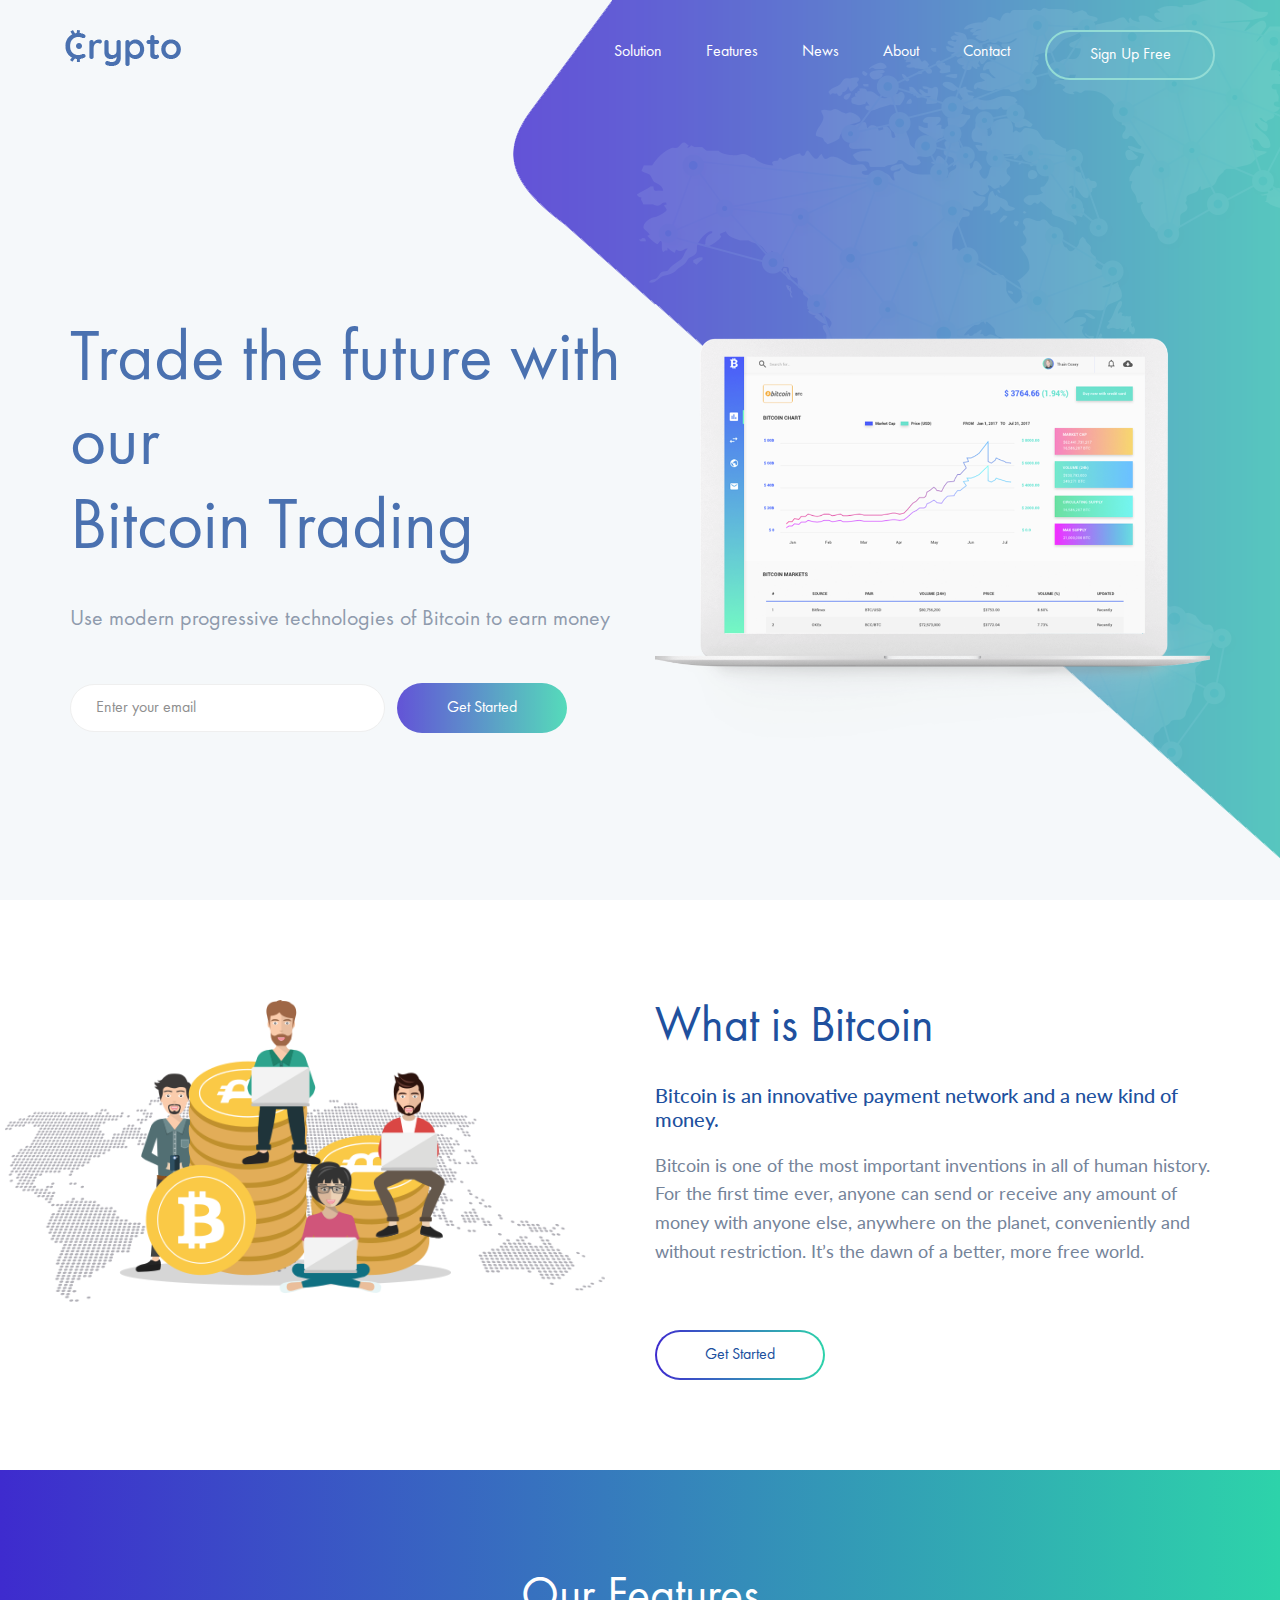
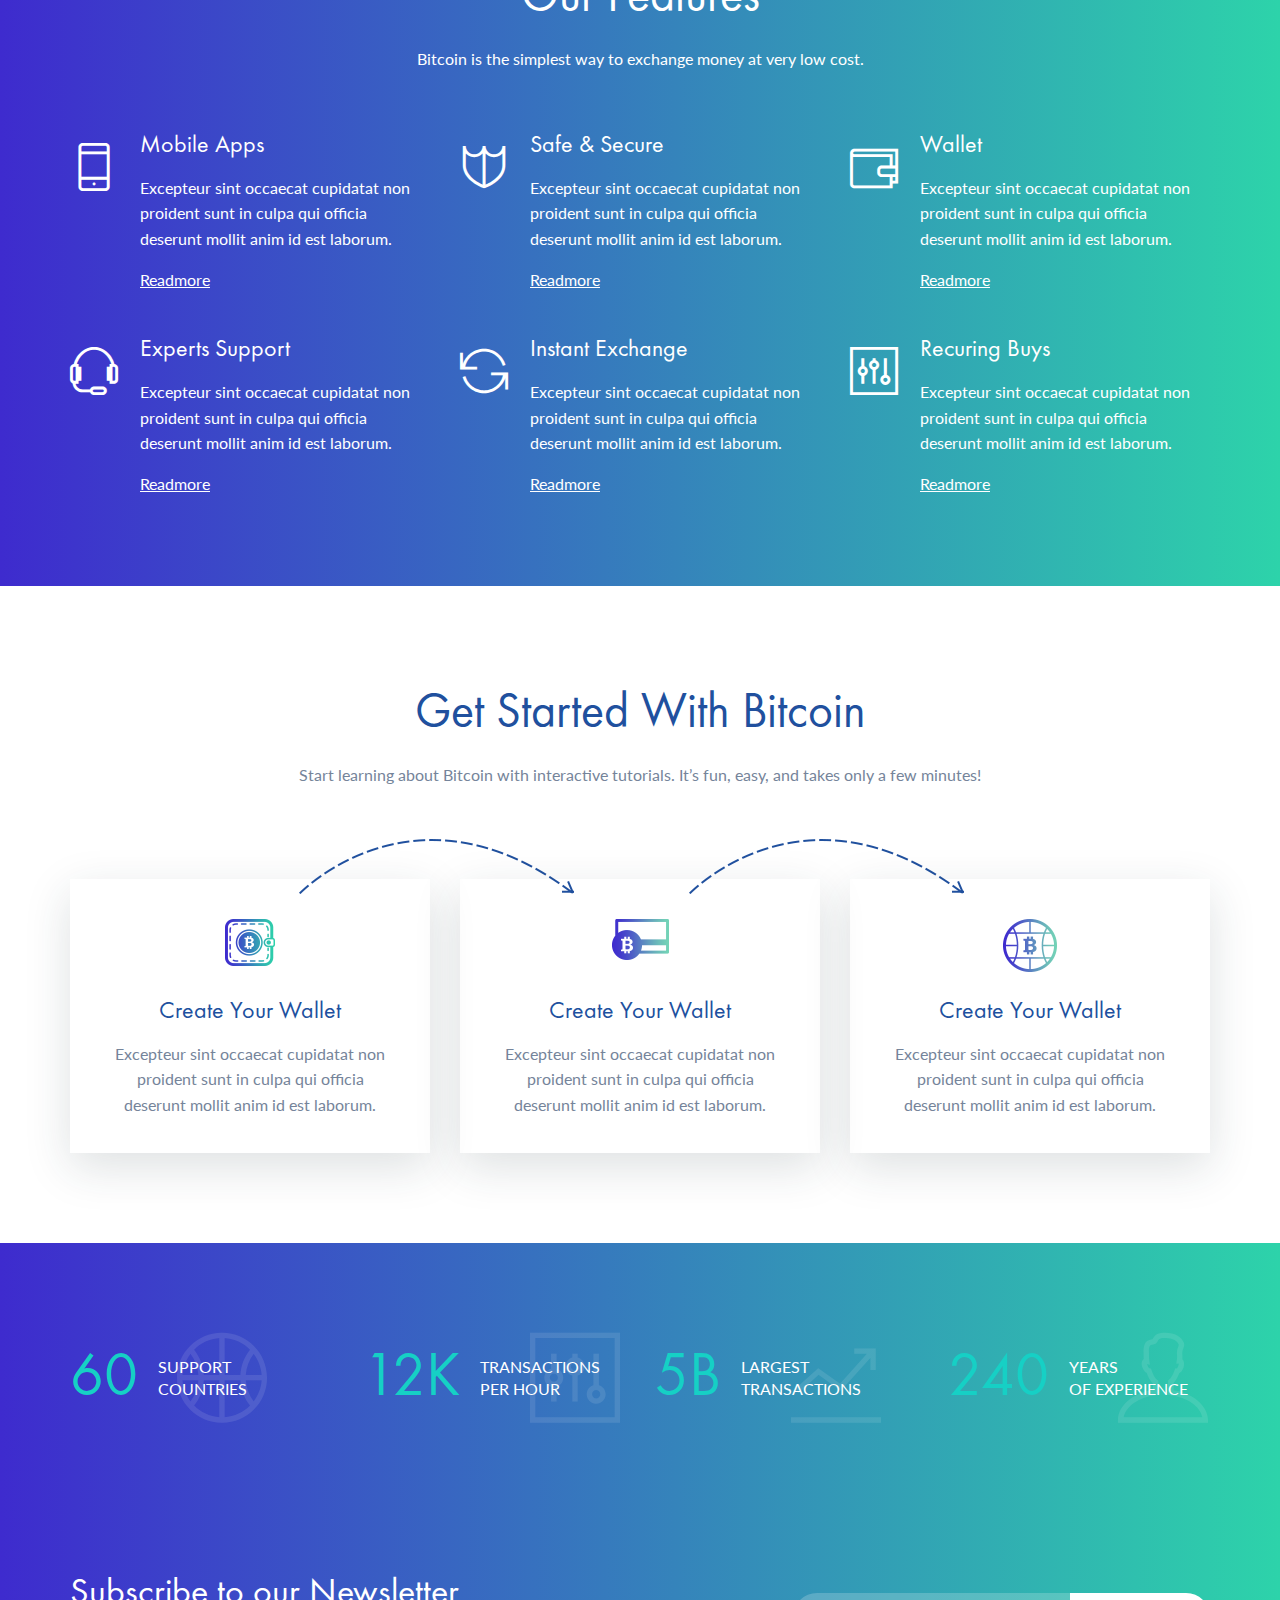
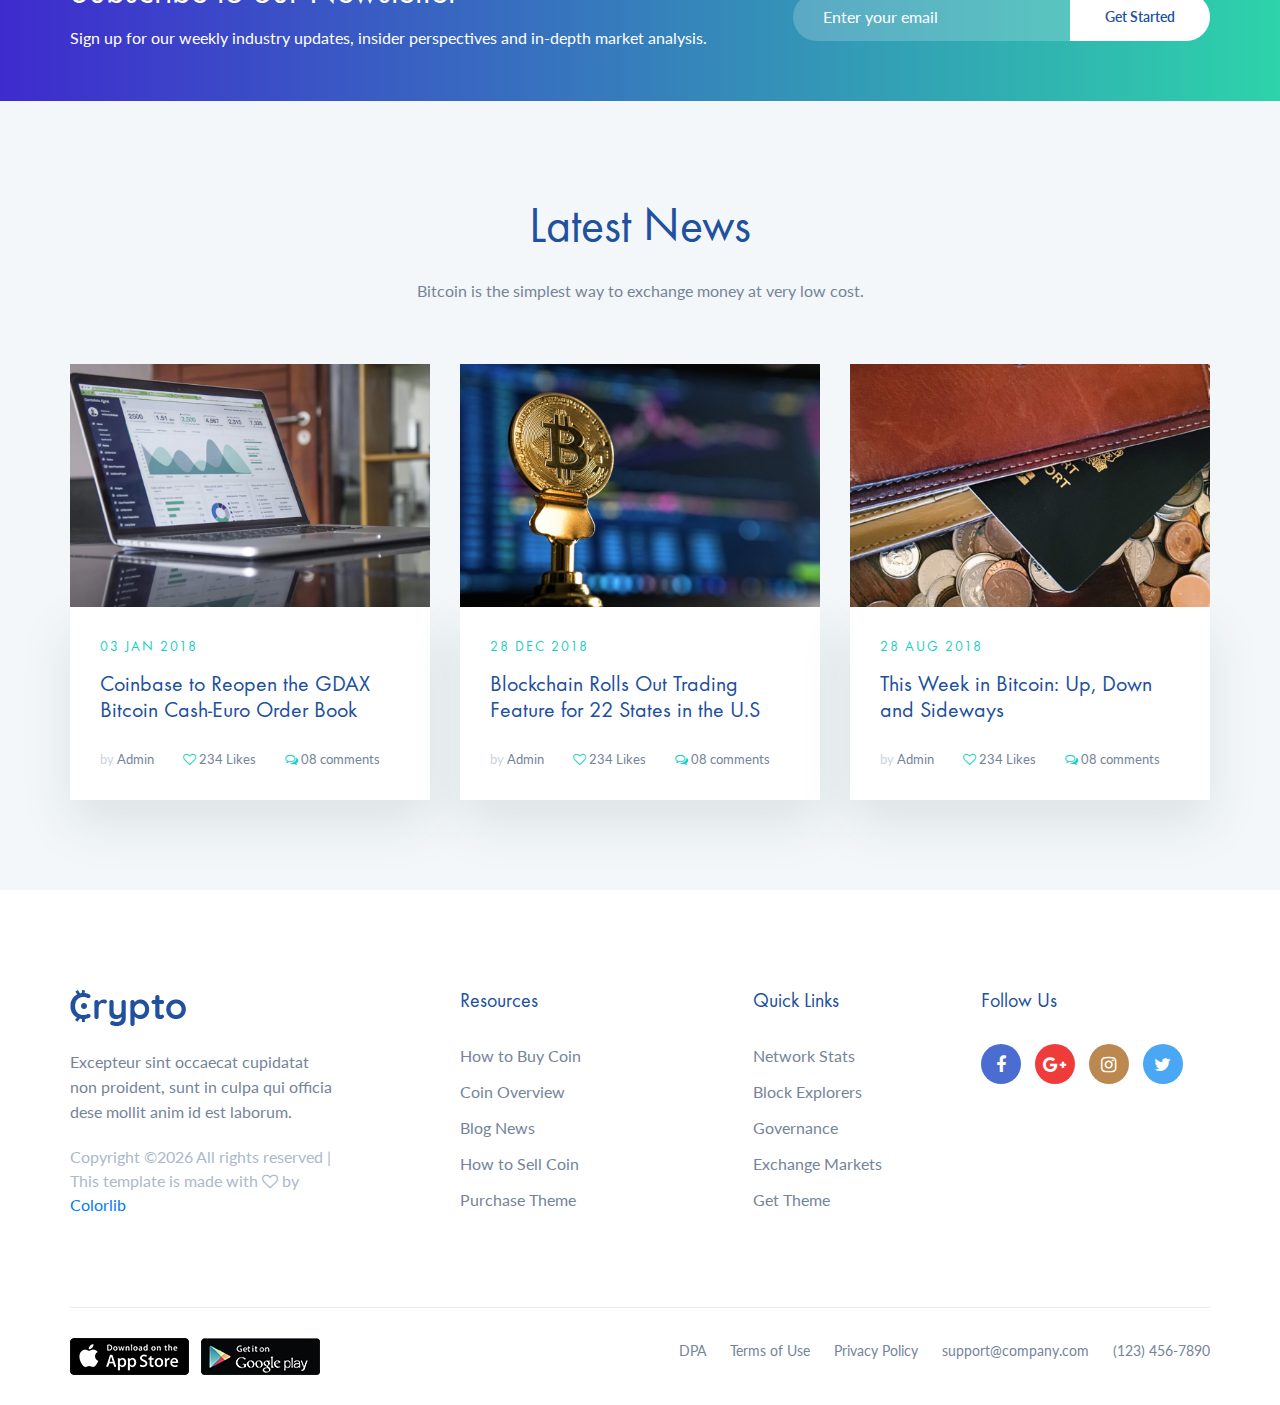
==== index.html @ 84d3439e "first commit" ====
<!DOCTYPE html>
<html lang="en">
<head>
	<title>Cryptocurrency - Landing Page Template</title>
	<meta charset="UTF-8">
	<meta name="description" content="Cryptocurrency Landing Page Template">
	<meta name="keywords" content="cryptocurrency, unica, creative, html">
	<meta name="viewport" content="width=device-width, initial-scale=1.0">
	<!-- Favicon -->
	<link href="img/favicon.ico" rel="shortcut icon"/>

	<!-- Google Fonts -->
	<link href="https://fonts.googleapis.com/css?family=Lato" rel="stylesheet">

	<!-- Stylesheets -->
	<link rel="stylesheet" href="css/bootstrap.min.css"/>
	<link rel="stylesheet" href="css/font-awesome.min.css"/>
	<link rel="stylesheet" href="css/themify-icons.css"/>
	<link rel="stylesheet" href="css/animate.css"/>
	<link rel="stylesheet" href="css/owl.carousel.css"/>
	<link rel="stylesheet" href="css/style.css"/>


	<!--[if lt IE 9]>
	  <script src="https://oss.maxcdn.com/html5shiv/3.7.2/html5shiv.min.js"></script>
	  <script src="https://oss.maxcdn.com/respond/1.4.2/respond.min.js"></script>
	<![endif]-->

</head>
<body>
	<!-- Page Preloder -->
	<div id="preloder">
		<div class="loader"></div>
	</div>

	<!-- Header section -->
	<header class="header-section clearfix">
		<div class="container-fluid">
			<a href="index.html" class="site-logo">
				<img src="img/logo.png" alt="">
			</a>
			<div class="responsive-bar"><i class="fa fa-bars"></i></div>
			<a href="" class="user"><i class="fa fa-user"></i></a>
			<a href="" class="site-btn">Sign Up Free</a>
			<nav class="main-menu">
				<ul class="menu-list">
					<li><a href="">Solution</a></li>
					<li><a href="">Features</a></li>
					<li><a href="">News</a></li>
					<li><a href="">About</a></li>
					<li><a href="">Contact</a></li>
				</ul>
			</nav>
		</div>
	</header>
	<!-- Header section end -->


	<!-- Hero section -->
	<section class="hero-section">
		<div class="container">
			<div class="row">
				<div class="col-md-6 hero-text">
					<h2>Trade the future with our</span> <br>Bitcoin Trading</h2>
					<h4>Use modern progressive technologies of Bitcoin to earn money</h4>
					<form class="hero-subscribe-from">
						<input type="text" placeholder="Enter your email">
						<button class="site-btn sb-gradients">Get Started</button>
					</form>
				</div>
				<div class="col-md-6">
					<img src="img/laptop.png" class="laptop-image" alt="">
				</div>
			</div>
		</div>
	</section>
	<!-- Hero section end -->


	<!-- About section -->
	<section class="about-section spad">
		<div class="container">
			<div class="row">
				<div class="col-lg-6 offset-lg-6 about-text">
					<h2>What is Bitcoin</h2>
					<h5>Bitcoin is an innovative payment network and a new kind of money.</h5>
					<p>Bitcoin is one of the most important inventions in all of human history. For the first time ever, anyone can send or receive any amount of money with anyone else, anywhere on the planet, conveniently and without restriction. It’s the dawn of a better, more free world.</p>
					<a href="" class="site-btn sb-gradients sbg-line mt-5">Get Started</a>
				</div>
			</div>
			<div class="about-img">
				<img src="img/about-img.png" alt="">
			</div>
		</div>
	</section>
	<!-- About section end -->


	<!-- Features section -->
	<section class="features-section spad gradient-bg">
		<div class="container text-white">
			<div class="section-title text-center">
				<h2>Our Features</h2>
				<p>Bitcoin is the simplest way to exchange money at very low cost.</p>
			</div>
			<div class="row">
				<!-- feature -->
				<div class="col-md-6 col-lg-4 feature">
					<i class="ti-mobile"></i>
					<div class="feature-content">
						<h4>Mobile Apps</h4>
						<p>Excepteur sint occaecat cupidatat non proident sunt in culpa qui officia deserunt mollit anim id est laborum. </p>
						<a href="" class="readmore">Readmore</a>
					</div>
				</div>
				<!-- feature -->
				<div class="col-md-6 col-lg-4 feature">
					<i class="ti-shield"></i>
					<div class="feature-content">
						<h4>Safe & Secure</h4>
						<p>Excepteur sint occaecat cupidatat non proident sunt in culpa qui officia deserunt mollit anim id est laborum. </p>
						<a href="" class="readmore">Readmore</a>
					</div>
				</div>
				<!-- feature -->
				<div class="col-md-6 col-lg-4 feature">
					<i class="ti-wallet"></i>
					<div class="feature-content">
						<h4>Wallet</h4>
						<p>Excepteur sint occaecat cupidatat non proident sunt in culpa qui officia deserunt mollit anim id est laborum. </p>
						<a href="" class="readmore">Readmore</a>
					</div>
				</div>
				<!-- feature -->
				<div class="col-md-6 col-lg-4 feature">
					<i class="ti-headphone-alt"></i>
					<div class="feature-content">
						<h4>Experts Support</h4>
						<p>Excepteur sint occaecat cupidatat non proident sunt in culpa qui officia deserunt mollit anim id est laborum. </p>
						<a href="" class="readmore">Readmore</a>
					</div>
				</div>
				<!-- feature -->
				<div class="col-md-6 col-lg-4 feature">
					<i class="ti-reload"></i>
					<div class="feature-content">
						<h4>Instant Exchange</h4>
						<p>Excepteur sint occaecat cupidatat non proident sunt in culpa qui officia deserunt mollit anim id est laborum. </p>
						<a href="" class="readmore">Readmore</a>
					</div>
				</div>
				<!-- feature -->
				<div class="col-md-6 col-lg-4 feature">
					<i class="ti-panel"></i>
					<div class="feature-content">
						<h4>Recuring Buys</h4>
						<p>Excepteur sint occaecat cupidatat non proident sunt in culpa qui officia deserunt mollit anim id est laborum. </p>
						<a href="" class="readmore">Readmore</a>
					</div>
				</div>
			</div>
		</div>
	</section>
	<!-- Features section end -->


	<!-- Process section -->
	<section class="process-section spad">
		<div class="container">
			<div class="section-title text-center">
				<h2>Get Started With Bitcoin</h2>
				<p>Start learning about Bitcoin with interactive tutorials. It’s fun, easy, and takes only a few minutes! </p>
			</div>
			<div class="row">
				<div class="col-md-4 process">
					<div class="process-step">
						<figure class="process-icon">
							<img src="img/process-icons/1.png" alt="#">
						</figure>
						<h4>Create Your Wallet</h4>
						<p>Excepteur sint occaecat cupidatat non proident sunt in culpa qui officia deserunt mollit anim id est laborum. </p>
					</div>
				</div>
				<div class="col-md-4 process">
					<div class="process-step">
						<figure class="process-icon">
							<img src="img/process-icons/2.png" alt="#">
						</figure>
						<h4>Create Your Wallet</h4>
						<p>Excepteur sint occaecat cupidatat non proident sunt in culpa qui officia deserunt mollit anim id est laborum. </p>
					</div>
				</div>
				<div class="col-md-4 process">
					<div class="process-step">
						<figure class="process-icon">
							<img src="img/process-icons/3.png" alt="#">
						</figure>
						<h4>Create Your Wallet</h4>
						<p>Excepteur sint occaecat cupidatat non proident sunt in culpa qui officia deserunt mollit anim id est laborum. </p>
					</div>
				</div>
			</div>
		</div>
	</section>
	<!-- Process section end -->


	<!-- Fact section -->
	<section class="fact-section gradient-bg">
		<div class="container">
			<div class="row">
				<div class="col-sm-6 col-md-6 col-lg-3">
					<div class="fact">
						<h2>60</h2>
						<p>Support <br> Countries</p>
						<i class="ti-basketball"></i>
					</div>
				</div>
				<div class="col-sm-6 col-md-6 col-lg-3">
					<div class="fact">
						<h2>12K</h2>
						<p>Transactions  <br> per hour</p>
						<i class="ti-panel"></i>
					</div>
				</div>
				<div class="col-sm-6 col-md-6 col-lg-3">
					<div class="fact">
						<h2>5B</h2>
						<p>Largest <br> Transactions</p>
						<i class="ti-stats-up"></i>
					</div>
				</div>
				<div class="col-sm-6 col-md-6 col-lg-3">
					<div class="fact">
						<h2>240</h2>
						<p>Years <br> of Experience</p>
						<i class="ti-user"></i>
					</div>
				</div>
			</div>
		</div>
	</section>
	<!-- Fact section end -->


	

	

	<!-- Newsletter section -->
	<section class="newsletter-section gradient-bg">
		<div class="container text-white">
			<div class="row">
				<div class="col-lg-7 newsletter-text">
					<h2>Subscribe to our Newsletter</h2>
					<p>Sign up for our weekly industry updates, insider perspectives and in-depth market analysis.</p>
				</div>
				<div class="col-lg-5 col-md-8 offset-lg-0 offset-md-2">
					<form class="newsletter-form">
						<input type="text" placeholder="Enter your email">
						<button>Get Started</button>
					</form>
				</div>
			</div>
		</div>
	</section>
	<!-- Newsletter section end -->



	<!-- Blog section -->
	<section class="blog-section spad">
		<div class="container">
			<div class="section-title text-center">
				<h2>Latest News</h2>
				<p>Bitcoin is the simplest way to exchange money at very low cost.</p>
			</div>
			<div class="row">
				<!-- blog item -->
				<div class="col-md-4">
					<div class="blog-item">
						<figure class="blog-thumb">
							<img src="img/blog/1.jpg" alt="">
						</figure>
						<div class="blog-text">
							<div class="post-date">03 jan 2018</div>
							<h4 class="blog-title"><a href="">Coinbase to Reopen the GDAX Bitcoin Cash-Euro Order Book</a></h4>
							<div class="post-meta">
								<a href=""><span>by</span> Admin</a>
								<a href=""><i class="fa fa-heart-o"></i> 234 Likes</a>
								<a href=""><i class="fa fa-comments-o"></i> 08 comments</a>
							</div>
						</div>
					</div>
				</div>
				<!-- blog item -->
				<div class="col-md-4">
					<div class="blog-item">
						<figure class="blog-thumb">
							<img src="img/blog/2.jpg" alt="">
						</figure>
						<div class="blog-text">
							<div class="post-date">28 dec 2018</div>
							<h4 class="blog-title"><a href="">Blockchain Rolls Out Trading Feature for 22 States in the U.S</a></h4>
							<div class="post-meta">
								<a href=""><span>by</span> Admin</a>
								<a href=""><i class="fa fa-heart-o"></i> 234 Likes</a>
								<a href=""><i class="fa fa-comments-o"></i> 08 comments</a>
							</div>
						</div>
					</div>
				</div>
				<!-- blog item -->
				<div class="col-md-4">
					<div class="blog-item">
						<figure class="blog-thumb">
							<img src="img/blog/3.jpg" alt="">
						</figure>
						<div class="blog-text">
							<div class="post-date">28 aug 2018</div>
							<h4 class="blog-title"><a href="">This Week in Bitcoin: Up, Down and Sideways</a></h4>
							<div class="post-meta">
								<a href=""><span>by</span> Admin</a>
								<a href=""><i class="fa fa-heart-o"></i> 234 Likes</a>
								<a href=""><i class="fa fa-comments-o"></i> 08 comments</a>
							</div>
						</div>
					</div>
				</div>
			</div>
		</div>
	</section>
	<!-- Blog section end -->


	<!-- Footer section -->
	<footer class="footer-section">
		<div class="container">
			<div class="row spad">
				<div class="col-md-6 col-lg-3 footer-widget">
					<img src="img/logo.png" class="mb-4" alt="">
					<p>Excepteur sint occaecat cupidatat non proident, sunt in culpa qui officia dese mollit anim id est laborum.</p>
					<span><!-- Link back to Colorlib can't be removed. Template is licensed under CC BY 3.0. -->
Copyright &copy;<script>document.write(new Date().getFullYear());</script> All rights reserved | This template is made with <i class="fa fa-heart-o" aria-hidden="true"></i> by <a href="https://colorlib.com" target="_blank">Colorlib</a>
<!-- Link back to Colorlib can't be removed. Template is licensed under CC BY 3.0. --></span>
				</div>
				<div class="col-md-6 col-lg-2 offset-lg-1 footer-widget">
					<h5 class="widget-title">Resources</h5>
					<ul>
						<li><a href="#">How to Buy Coin</a></li>
						<li><a href="#">Coin Overview</a></li>
						<li><a href="#">Blog News</a></li>
						<li><a href="#">How to Sell Coin</a></li>
						<li><a href="#">Purchase Theme</a></li>
					</ul>
				</div>
				<div class="col-md-6 col-lg-2 offset-lg-1 footer-widget">
					<h5 class="widget-title">Quick Links</h5>
					<ul>
						<li><a href="#">Network Stats</a></li>
						<li><a href="#">Block Explorers</a></li>
						<li><a href="#">Governance</a></li>
						<li><a href="#">Exchange Markets</a></li>
						<li><a href="#">Get Theme</a></li>
					</ul>
				</div>
				<div class="col-md-6 col-lg-3 footer-widget pl-lg-5 pl-3">
					<h5 class="widget-title">Follow Us</h5>
					<div class="social">
						<a href="" class="facebook"><i class="fa fa-facebook"></i></a>
						<a href="" class="google"><i class="fa fa-google-plus"></i></a>
						<a href="" class="instagram"><i class="fa fa-instagram"></i></a>
						<a href="" class="twitter"><i class="fa fa-twitter"></i></a>
					</div>
				</div>
			</div>
			<div class="footer-bottom">
				<div class="row">
					<div class="col-lg-4 store-links text-center text-lg-left pb-3 pb-lg-0">
						<a href=""><img src="img/appstore.png" alt="" class="mr-2"></a>
						<a href=""><img src="img/playstore.png" alt=""></a>
					</div>
					<div class="col-lg-8 text-center text-lg-right">
						<ul class="footer-nav">
							<li><a href="">DPA</a></li>
							<li><a href="">Terms of Use</a></li>
							<li><a href="">Privacy Policy </a></li>
							<li><a href="">support@company.com</a></li>
							<li><a href="">(123) 456-7890</a></li>
						</ul>
					</div>
				</div>
			</div>
		</div>
	</footer>


	<!--====== Javascripts & Jquery ======-->
	<script src="js/jquery-3.2.1.min.js"></script>
	<script src="js/owl.carousel.min.js"></script>
	<script src="js/main.js"></script>
</body>
</html>
---- css/themify-icons.css ----
@font-face {
	font-family: 'themify';
	src:url('../icon-fonts/themify.eot?-fvbane');
	src:url('../icon-fonts/themify.eot?#iefix-fvbane') format('embedded-opentype'),
		url('../icon-fonts/themify.woff?-fvbane') format('woff'),
		url('../icon-fonts/themify.ttf?-fvbane') format('truetype'),
		url('../icon-fonts/themify.svg?-fvbane#themify') format('svg');
	font-weight: normal;
	font-style: normal;
}

[class^="ti-"], [class*=" ti-"] {
	font-family: 'themify';
	speak: none;
	font-style: normal;
	font-weight: normal;
	font-variant: normal;
	text-transform: none;
	line-height: 1;

	/* Better Font Rendering =========== */
	-webkit-font-smoothing: antialiased;
	-moz-osx-font-smoothing: grayscale;
}

.ti-wand:before {
	content: "\e600";
}
.ti-volume:before {
	content: "\e601";
}
.ti-user:before {
	content: "\e602";
}
.ti-unlock:before {
	content: "\e603";
}
.ti-unlink:before {
	content: "\e604";
}
.ti-trash:before {
	content: "\e605";
}
.ti-thought:before {
	content: "\e606";
}
.ti-target:before {
	content: "\e607";
}
.ti-tag:before {
	content: "\e608";
}
.ti-tablet:before {
	content: "\e609";
}
.ti-star:before {
	content: "\e60a";
}
.ti-spray:before {
	content: "\e60b";
}
.ti-signal:before {
	content: "\e60c";
}
.ti-shopping-cart:before {
	content: "\e60d";
}
.ti-shopping-cart-full:before {
	content: "\e60e";
}
.ti-settings:before {
	content: "\e60f";
}
.ti-search:before {
	content: "\e610";
}
.ti-zoom-in:before {
	content: "\e611";
}
.ti-zoom-out:before {
	content: "\e612";
}
.ti-cut:before {
	content: "\e613";
}
.ti-ruler:before {
	content: "\e614";
}
.ti-ruler-pencil:before {
	content: "\e615";
}
.ti-ruler-alt:before {
	content: "\e616";
}
.ti-bookmark:before {
	content: "\e617";
}
.ti-bookmark-alt:before {
	content: "\e618";
}
.ti-reload:before {
	content: "\e619";
}
.ti-plus:before {
	content: "\e61a";
}
.ti-pin:before {
	content: "\e61b";
}
.ti-pencil:before {
	content: "\e61c";
}
.ti-pencil-alt:before {
	content: "\e61d";
}
.ti-paint-roller:before {
	content: "\e61e";
}
.ti-paint-bucket:before {
	content: "\e61f";
}
.ti-na:before {
	content: "\e620";
}
.ti-mobile:before {
	content: "\e621";
}
.ti-minus:before {
	content: "\e622";
}
.ti-medall:before {
	content: "\e623";
}
.ti-medall-alt:before {
	content: "\e624";
}
.ti-marker:before {
	content: "\e625";
}
.ti-marker-alt:before {
	content: "\e626";
}
.ti-arrow-up:before {
	content: "\e627";
}
.ti-arrow-right:before {
	content: "\e628";
}
.ti-arrow-left:before {
	content: "\e629";
}
.ti-arrow-down:before {
	content: "\e62a";
}
.ti-lock:before {
	content: "\e62b";
}
.ti-location-arrow:before {
	content: "\e62c";
}
.ti-link:before {
	content: "\e62d";
}
.ti-layout:before {
	content: "\e62e";
}
.ti-layers:before {
	content: "\e62f";
}
.ti-layers-alt:before {
	content: "\e630";
}
.ti-key:before {
	content: "\e631";
}
.ti-import:before {
	content: "\e632";
}
.ti-image:before {
	content: "\e633";
}
.ti-heart:before {
	content: "\e634";
}
.ti-heart-broken:before {
	content: "\e635";
}
.ti-hand-stop:before {
	content: "\e636";
}
.ti-hand-open:before {
	content: "\e637";
}
.ti-hand-drag:before {
	content: "\e638";
}
.ti-folder:before {
	content: "\e639";
}
.ti-flag:before {
	content: "\e63a";
}
.ti-flag-alt:before {
	content: "\e63b";
}
.ti-flag-alt-2:before {
	content: "\e63c";
}
.ti-eye:before {
	content: "\e63d";
}
.ti-export:before {
	content: "\e63e";
}
.ti-exchange-vertical:before {
	content: "\e63f";
}
.ti-desktop:before {
	content: "\e640";
}
.ti-cup:before {
	content: "\e641";
}
.ti-crown:before {
	content: "\e642";
}
.ti-comments:before {
	content: "\e643";
}
.ti-comment:before {
	content: "\e644";
}
.ti-comment-alt:before {
	content: "\e645";
}
.ti-close:before {
	content: "\e646";
}
.ti-clip:before {
	content: "\e647";
}
.ti-angle-up:before {
	content: "\e648";
}
.ti-angle-right:before {
	content: "\e649";
}
.ti-angle-left:before {
	content: "\e64a";
}
.ti-angle-down:before {
	content: "\e64b";
}
.ti-check:before {
	content: "\e64c";
}
.ti-check-box:before {
	content: "\e64d";
}
.ti-camera:before {
	content: "\e64e";
}
.ti-announcement:before {
	content: "\e64f";
}
.ti-brush:before {
	content: "\e650";
}
.ti-briefcase:before {
	content: "\e651";
}
.ti-bolt:before {
	content: "\e652";
}
.ti-bolt-alt:before {
	content: "\e653";
}
.ti-blackboard:before {
	content: "\e654";
}
.ti-bag:before {
	content: "\e655";
}
.ti-move:before {
	content: "\e656";
}
.ti-arrows-vertical:before {
	content: "\e657";
}
.ti-arrows-horizontal:before {
	content: "\e658";
}
.ti-fullscreen:before {
	content: "\e659";
}
.ti-arrow-top-right:before {
	content: "\e65a";
}
.ti-arrow-top-left:before {
	content: "\e65b";
}
.ti-arrow-circle-up:before {
	content: "\e65c";
}
.ti-arrow-circle-right:before {
	content: "\e65d";
}
.ti-arrow-circle-left:before {
	content: "\e65e";
}
.ti-arrow-circle-down:before {
	content: "\e65f";
}
.ti-angle-double-up:before {
	content: "\e660";
}
.ti-angle-double-right:before {
	content: "\e661";
}
.ti-angle-double-left:before {
	content: "\e662";
}
.ti-angle-double-down:before {
	content: "\e663";
}
.ti-zip:before {
	content: "\e664";
}
.ti-world:before {
	content: "\e665";
}
.ti-wheelchair:before {
	content: "\e666";
}
.ti-view-list:before {
	content: "\e667";
}
.ti-view-list-alt:before {
	content: "\e668";
}
.ti-view-grid:before {
	content: "\e669";
}
.ti-uppercase:before {
	content: "\e66a";
}
.ti-upload:before {
	content: "\e66b";
}
.ti-underline:before {
	content: "\e66c";
}
.ti-truck:before {
	content: "\e66d";
}
.ti-timer:before {
	content: "\e66e";
}
.ti-ticket:before {
	content: "\e66f";
}
.ti-thumb-up:before {
	content: "\e670";
}
.ti-thumb-down:before {
	content: "\e671";
}
.ti-text:before {
	content: "\e672";
}
.ti-stats-up:before {
	content: "\e673";
}
.ti-stats-down:before {
	content: "\e674";
}
.ti-split-v:before {
	content: "\e675";
}
.ti-split-h:before {
	content: "\e676";
}
.ti-smallcap:before {
	content: "\e677";
}
.ti-shine:before {
	content: "\e678";
}
.ti-shift-right:before {
	content: "\e679";
}
.ti-shift-left:before {
	content: "\e67a";
}
.ti-shield:before {
	content: "\e67b";
}
.ti-notepad:before {
	content: "\e67c";
}
.ti-server:before {
	content: "\e67d";
}
.ti-quote-right:before {
	content: "\e67e";
}
.ti-quote-left:before {
	content: "\e67f";
}
.ti-pulse:before {
	content: "\e680";
}
.ti-printer:before {
	content: "\e681";
}
.ti-power-off:before {
	content: "\e682";
}
.ti-plug:before {
	content: "\e683";
}
.ti-pie-chart:before {
	content: "\e684";
}
.ti-paragraph:before {
	content: "\e685";
}
.ti-panel:before {
	content: "\e686";
}
.ti-package:before {
	content: "\e687";
}
.ti-music:before {
	content: "\e688";
}
.ti-music-alt:before {
	content: "\e689";
}
.ti-mouse:before {
	content: "\e68a";
}
.ti-mouse-alt:before {
	content: "\e68b";
}
.ti-money:before {
	content: "\e68c";
}
.ti-microphone:before {
	content: "\e68d";
}
.ti-menu:before {
	content: "\e68e";
}
.ti-menu-alt:before {
	content: "\e68f";
}
.ti-map:before {
	content: "\e690";
}
.ti-map-alt:before {
	content: "\e691";
}
.ti-loop:before {
	content: "\e692";
}
.ti-location-pin:before {
	content: "\e693";
}
.ti-list:before {
	content: "\e694";
}
.ti-light-bulb:before {
	content: "\e695";
}
.ti-Italic:before {
	content: "\e696";
}
.ti-info:before {
	content: "\e697";
}
.ti-infinite:before {
	content: "\e698";
}
.ti-id-badge:before {
	content: "\e699";
}
.ti-hummer:before {
	content: "\e69a";
}
.ti-home:before {
	content: "\e69b";
}
.ti-help:before {
	content: "\e69c";
}
.ti-headphone:before {
	content: "\e69d";
}
.ti-harddrives:before {
	content: "\e69e";
}
.ti-harddrive:before {
	content: "\e69f";
}
.ti-gift:before {
	content: "\e6a0";
}
.ti-game:before {
	content: "\e6a1";
}
.ti-filter:before {
	content: "\e6a2";
}
.ti-files:before {
	content: "\e6a3";
}
.ti-file:before {
	content: "\e6a4";
}
.ti-eraser:before {
	content: "\e6a5";
}
.ti-envelope:before {
	content: "\e6a6";
}
.ti-download:before {
	content: "\e6a7";
}
.ti-direction:before {
	content: "\e6a8";
}
.ti-direction-alt:before {
	content: "\e6a9";
}
.ti-dashboard:before {
	content: "\e6aa";
}
.ti-control-stop:before {
	content: "\e6ab";
}
.ti-control-shuffle:before {
	content: "\e6ac";
}
.ti-control-play:before {
	content: "\e6ad";
}
.ti-control-pause:before {
	content: "\e6ae";
}
.ti-control-forward:before {
	content: "\e6af";
}
.ti-control-backward:before {
	content: "\e6b0";
}
.ti-cloud:before {
	content: "\e6b1";
}
.ti-cloud-up:before {
	content: "\e6b2";
}
.ti-cloud-down:before {
	content: "\e6b3";
}
.ti-clipboard:before {
	content: "\e6b4";
}
.ti-car:before {
	content: "\e6b5";
}
.ti-calendar:before {
	content: "\e6b6";
}
.ti-book:before {
	content: "\e6b7";
}
.ti-bell:before {
	content: "\e6b8";
}
.ti-basketball:before {
	content: "\e6b9";
}
.ti-bar-chart:before {
	content: "\e6ba";
}
.ti-bar-chart-alt:before {
	content: "\e6bb";
}
.ti-back-right:before {
	content: "\e6bc";
}
.ti-back-left:before {
	content: "\e6bd";
}
.ti-arrows-corner:before {
	content: "\e6be";
}
.ti-archive:before {
	content: "\e6bf";
}
.ti-anchor:before {
	content: "\e6c0";
}
.ti-align-right:before {
	content: "\e6c1";
}
.ti-align-left:before {
	content: "\e6c2";
}
.ti-align-justify:before {
	content: "\e6c3";
}
.ti-align-center:before {
	content: "\e6c4";
}
.ti-alert:before {
	content: "\e6c5";
}
.ti-alarm-clock:before {
	content: "\e6c6";
}
.ti-agenda:before {
	content: "\e6c7";
}
.ti-write:before {
	content: "\e6c8";
}
.ti-window:before {
	content: "\e6c9";
}
.ti-widgetized:before {
	content: "\e6ca";
}
.ti-widget:before {
	content: "\e6cb";
}
.ti-widget-alt:before {
	content: "\e6cc";
}
.ti-wallet:before {
	content: "\e6cd";
}
.ti-video-clapper:before {
	content: "\e6ce";
}
.ti-video-camera:before {
	content: "\e6cf";
}
.ti-vector:before {
	content: "\e6d0";
}
.ti-themify-logo:before {
	content: "\e6d1";
}
.ti-themify-favicon:before {
	content: "\e6d2";
}
.ti-themify-favicon-alt:before {
	content: "\e6d3";
}
.ti-support:before {
	content: "\e6d4";
}
.ti-stamp:before {
	content: "\e6d5";
}
.ti-split-v-alt:before {
	content: "\e6d6";
}
.ti-slice:before {
	content: "\e6d7";
}
.ti-shortcode:before {
	content: "\e6d8";
}
.ti-shift-right-alt:before {
	content: "\e6d9";
}
.ti-shift-left-alt:before {
	content: "\e6da";
}
.ti-ruler-alt-2:before {
	content: "\e6db";
}
.ti-receipt:before {
	content: "\e6dc";
}
.ti-pin2:before {
	content: "\e6dd";
}
.ti-pin-alt:before {
	content: "\e6de";
}
.ti-pencil-alt2:before {
	content: "\e6df";
}
.ti-palette:before {
	content: "\e6e0";
}
.ti-more:before {
	content: "\e6e1";
}
.ti-more-alt:before {
	content: "\e6e2";
}
.ti-microphone-alt:before {
	content: "\e6e3";
}
.ti-magnet:before {
	content: "\e6e4";
}
.ti-line-double:before {
	content: "\e6e5";
}
.ti-line-dotted:before {
	content: "\e6e6";
}
.ti-line-dashed:before {
	content: "\e6e7";
}
.ti-layout-width-full:before {
	content: "\e6e8";
}
.ti-layout-width-default:before {
	content: "\e6e9";
}
.ti-layout-width-default-alt:before {
	content: "\e6ea";
}
.ti-layout-tab:before {
	content: "\e6eb";
}
.ti-layout-tab-window:before {
	content: "\e6ec";
}
.ti-layout-tab-v:before {
	content: "\e6ed";
}
.ti-layout-tab-min:before {
	content: "\e6ee";
}
.ti-layout-slider:before {
	content: "\e6ef";
}
.ti-layout-slider-alt:before {
	content: "\e6f0";
}
.ti-layout-sidebar-right:before {
	content: "\e6f1";
}
.ti-layout-sidebar-none:before {
	content: "\e6f2";
}
.ti-layout-sidebar-left:before {
	content: "\e6f3";
}
.ti-layout-placeholder:before {
	content: "\e6f4";
}
.ti-layout-menu:before {
	content: "\e6f5";
}
.ti-layout-menu-v:before {
	content: "\e6f6";
}
.ti-layout-menu-separated:before {
	content: "\e6f7";
}
.ti-layout-menu-full:before {
	content: "\e6f8";
}
.ti-layout-media-right-alt:before {
	content: "\e6f9";
}
.ti-layout-media-right:before {
	content: "\e6fa";
}
.ti-layout-media-overlay:before {
	content: "\e6fb";
}
.ti-layout-media-overlay-alt:before {
	content: "\e6fc";
}
.ti-layout-media-overlay-alt-2:before {
	content: "\e6fd";
}
.ti-layout-media-left-alt:before {
	content: "\e6fe";
}
.ti-layout-media-left:before {
	content: "\e6ff";
}
.ti-layout-media-center-alt:before {
	content: "\e700";
}
.ti-layout-media-center:before {
	content: "\e701";
}
.ti-layout-list-thumb:before {
	content: "\e702";
}
.ti-layout-list-thumb-alt:before {
	content: "\e703";
}
.ti-layout-list-post:before {
	content: "\e704";
}
.ti-layout-list-large-image:before {
	content: "\e705";
}
.ti-layout-line-solid:before {
	content: "\e706";
}
.ti-layout-grid4:before {
	content: "\e707";
}
.ti-layout-grid3:before {
	content: "\e708";
}
.ti-layout-grid2:before {
	content: "\e709";
}
.ti-layout-grid2-thumb:before {
	content: "\e70a";
}
.ti-layout-cta-right:before {
	content: "\e70b";
}
.ti-layout-cta-left:before {
	content: "\e70c";
}
.ti-layout-cta-center:before {
	content: "\e70d";
}
.ti-layout-cta-btn-right:before {
	content: "\e70e";
}
.ti-layout-cta-btn-left:before {
	content: "\e70f";
}
.ti-layout-column4:before {
	content: "\e710";
}
.ti-layout-column3:before {
	content: "\e711";
}
.ti-layout-column2:before {
	content: "\e712";
}
.ti-layout-accordion-separated:before {
	content: "\e713";
}
.ti-layout-accordion-merged:before {
	content: "\e714";
}
.ti-layout-accordion-list:before {
	content: "\e715";
}
.ti-ink-pen:before {
	content: "\e716";
}
.ti-info-alt:before {
	content: "\e717";
}
.ti-help-alt:before {
	content: "\e718";
}
.ti-headphone-alt:before {
	content: "\e719";
}
.ti-hand-point-up:before {
	content: "\e71a";
}
.ti-hand-point-right:before {
	content: "\e71b";
}
.ti-hand-point-left:before {
	content: "\e71c";
}
.ti-hand-point-down:before {
	content: "\e71d";
}
.ti-gallery:before {
	content: "\e71e";
}
.ti-face-smile:before {
	content: "\e71f";
}
.ti-face-sad:before {
	content: "\e720";
}
.ti-credit-card:before {
	content: "\e721";
}
.ti-control-skip-forward:before {
	content: "\e722";
}
.ti-control-skip-backward:before {
	content: "\e723";
}
.ti-control-record:before {
	content: "\e724";
}
.ti-control-eject:before {
	content: "\e725";
}
.ti-comments-smiley:before {
	content: "\e726";
}
.ti-brush-alt:before {
	content: "\e727";
}
.ti-youtube:before {
	content: "\e728";
}
.ti-vimeo:before {
	content: "\e729";
}
.ti-twitter:before {
	content: "\e72a";
}
.ti-time:before {
	content: "\e72b";
}
.ti-tumblr:before {
	content: "\e72c";
}
.ti-skype:before {
	content: "\e72d";
}
.ti-share:before {
	content: "\e72e";
}
.ti-share-alt:before {
	content: "\e72f";
}
.ti-rocket:before {
	content: "\e730";
}
.ti-pinterest:before {
	content: "\e731";
}
.ti-new-window:before {
	content: "\e732";
}
.ti-microsoft:before {
	content: "\e733";
}
.ti-list-ol:before {
	content: "\e734";
}
.ti-linkedin:before {
	content: "\e735";
}
.ti-layout-sidebar-2:before {
	content: "\e736";
}
.ti-layout-grid4-alt:before {
	content: "\e737";
}
.ti-layout-grid3-alt:before {
	content: "\e738";
}
.ti-layout-grid2-alt:before {
	content: "\e739";
}
.ti-layout-column4-alt:before {
	content: "\e73a";
}
.ti-layout-column3-alt:before {
	content: "\e73b";
}
.ti-layout-column2-alt:before {
	content: "\e73c";
}
.ti-instagram:before {
	content: "\e73d";
}
.ti-google:before {
	content: "\e73e";
}
.ti-github:before {
	content: "\e73f";
}
.ti-flickr:before {
	content: "\e740";
}
.ti-facebook:before {
	content: "\e741";
}
.ti-dropbox:before {
	content: "\e742";
}
.ti-dribbble:before {
	content: "\e743";
}
.ti-apple:before {
	content: "\e744";
}
.ti-android:before {
	content: "\e745";
}
.ti-save:before {
	content: "\e746";
}
.ti-save-alt:before {
	content: "\e747";
}
.ti-yahoo:before {
	content: "\e748";
}
.ti-wordpress:before {
	content: "\e749";
}
.ti-vimeo-alt:before {
	content: "\e74a";
}
.ti-twitter-alt:before {
	content: "\e74b";
}
.ti-tumblr-alt:before {
	content: "\e74c";
}
.ti-trello:before {
	content: "\e74d";
}
.ti-stack-overflow:before {
	content: "\e74e";
}
.ti-soundcloud:before {
	content: "\e74f";
}
.ti-sharethis:before {
	content: "\e750";
}
.ti-sharethis-alt:before {
	content: "\e751";
}
.ti-reddit:before {
	content: "\e752";
}
.ti-pinterest-alt:before {
	content: "\e753";
}
.ti-microsoft-alt:before {
	content: "\e754";
}
.ti-linux:before {
	content: "\e755";
}
.ti-jsfiddle:before {
	content: "\e756";
}
.ti-joomla:before {
	content: "\e757";
}
.ti-html5:before {
	content: "\e758";
}
.ti-flickr-alt:before {
	content: "\e759";
}
.ti-email:before {
	content: "\e75a";
}
.ti-drupal:before {
	content: "\e75b";
}
.ti-dropbox-alt:before {
	content: "\e75c";
}
.ti-css3:before {
	content: "\e75d";
}
.ti-rss:before {
	content: "\e75e";
}
.ti-rss-alt:before {
	content: "\e75f";
}
---- css/style.css ----
/* =================================
------------------------------------
  Cryptocurrency - Landing Page
  Version: 1.0
 ------------------------------------ 
 ====================================*/



/*----------------------------------------*/
/* Template default CSS
/*----------------------------------------*/

@font-face {
	font-family: 'Futura';
	src: url("../fonts/Futura.woff");
}

html,
body {
	height: 100%;
	font-family: "Lato", sans-serif;
	-webkit-font-smoothing: antialiased;
	font-smoothing: antialiased;
}

h1,
h2,
h3,
h4,
h5,
h6 {
	color: #20509e;
	margin: 0;
	font-weight: 500;
	font-family: "Futura", sans-serif;
}

h1 {
	font-size: 70px;
}

h2 {
	font-size: 48px;
}

h3 {
	font-size: 30px;
}

h4 {
	font-size: 24px;
}

h5 {
	font-size: 20px;
}

h6 {
	font-size: 14px;
}

p {
	font-size: 15.7px;
	color: #75849a;
	line-height: 1.6;
}

img {
	max-width: 100%;
}

input:focus,
select:focus,
button:focus,
textarea:focus {
	outline: none;
}

a:hover,
a:focus {
	text-decoration: none;
	outline: none;
}

ul,
ol {
	padding: 0;
	margin: 0;
}

/*---------------------
	Helper CSS
-----------------------*/

.spad {
	padding-top: 100px;
	padding-bottom: 90px;
}

.section-title {
	margin-bottom: 60px;
}

.section-title h2 {
	margin-bottom: 20px;
}

.section-title p {
	margin-bottom: 0;
}

.set-bg {
	background-repeat: no-repeat;
	background-size: cover;
	background-position: center 0;
}

.text-white h1,
.text-white h2,
.text-white h3,
.text-white h4,
.text-white h5,
.text-white p,
.text-white span,
.text-white li,
.text-white a {
	color: #fff;
}

/*---------------------
	Commom elements
-----------------------*/

/* Buttons */

.site-btn {
	position: relative;
	display: inline-block;
	padding: 15px 30px;
	font-size: 16px;
	font-weight: 500;
	line-height: 16px;
	border-radius: 50px;
	font-family: "Futura", sans-serif;
	min-width: 170px;
	text-align: center;
	border: 2px solid #7ad4cc;
	cursor: pointer;
	color: #fff;
}

.site-btn:hover {
	color: #fff;
}

.site-btn.no-radius {
	border-radius: 2px;
}

.site-btn.sb-full-- {
	display: block;
	width: 100%;
	border-radius: 0;
}

.site-btn.sb-gradients {
	padding: 17px 32px;
	border: none;
	color: #fff;
}

.site-btn.sb-gradients.sbg-line {
	color: #20509e;
	z-index: 1;
}

.site-btn.sb-gradients.sbg-line:after {
	position: absolute;
	content: '';
	width: calc(100% - 4px);
	height: calc(100% - 4px);
	background: #fff;
	top: 2px;
	left: 2px;
	z-index: -1;
	border-radius: 50px;
}

.site-btn.sb-gradients.sbg-line:hover {
	color: #20509e;
}

.gradient-bg,
.site-btn.sb-gradients,
.member-social a:hover,
.single-blog-page .social-share a:hover,
.comment .comment-content .c-btn:hover,
.comment-form label {
	/* FF3.6-15 */
	/* Chrome10-25,Safari5.1-6 */
	background: -webkit-gradient(linear, left top, right top, from(#3e2bce), color-stop(100%, #2dd3aa), color-stop(100%, #2dd3aa), to(#2dd3aa));
	background: -o-linear-gradient(left, #3e2bce 0%, #2dd3aa 100%, #2dd3aa 100%, #2dd3aa 100%);
	background: linear-gradient(to right, #3e2bce 0%, #2dd3aa 100%, #2dd3aa 100%, #2dd3aa 100%);
	/* W3C, IE10+, FF16+, Chrome26+, Opera12+, Safari7+ */
	filter: progid:DXImageTransform.Microsoft.gradient( startColorstr='#3e2bce', endColorstr='#2dd3aa', GradientType=1);
	/* IE6-9 */
}

/* Image Popup */

.img-popup-warp .mfp-content,
.img-popup-warp.mfp-ready.mfp-removing .mfp-content {
	opacity: 0;
	-webkit-transform: scale(0.8);
	-ms-transform: scale(0.8);
	transform: scale(0.8);
	-webkit-transition: all 0.4s;
	-o-transition: all 0.4s;
	transition: all 0.4s;
}

.img-popup-warp.mfp-ready .mfp-content {
	opacity: 1;
	-webkit-transform: scale(1);
	-ms-transform: scale(1);
	transform: scale(1);
}

/* Preloder */

#preloder {
	position: fixed;
	width: 100%;
	height: 100%;
	top: 0;
	left: 0;
	z-index: 999999;
	background: #fff;
}

.loader {
	width: 40px;
	height: 40px;
	position: absolute;
	top: 50%;
	left: 50%;
	margin-top: -13px;
	margin-left: -13px;
	border-radius: 60px;
	animation: loader 0.8s linear infinite;
	-webkit-animation: loader 0.8s linear infinite;
}

@keyframes loader {
	0% {
		-webkit-transform: rotate(0deg);
		        transform: rotate(0deg);
		border: 4px solid #f44336;
		border-left-color: transparent;
	}
	50% {
		-webkit-transform: rotate(180deg);
		        transform: rotate(180deg);
		border: 4px solid #673ab7;
		border-left-color: transparent;
	}
	100% {
		-webkit-transform: rotate(360deg);
		        transform: rotate(360deg);
		border: 4px solid #f44336;
		border-left-color: transparent;
	}
}

@-webkit-keyframes loader {
	0% {
		-webkit-transform: rotate(0deg);
		border: 4px solid #f44336;
		border-left-color: transparent;
	}
	50% {
		-webkit-transform: rotate(180deg);
		border: 4px solid #673ab7;
		border-left-color: transparent;
	}
	100% {
		-webkit-transform: rotate(360deg);
		border: 4px solid #f44336;
		border-left-color: transparent;
	}
}

/*---------------------
	Header section
-----------------------*/

.header-section {
	position: absolute;
	width: 100%;
	top: 0;
	padding: 30px 50px 0;
	z-index: 99;
}

.header-section .site-btn {
	float: right;
	margin-left: 60px;
}

.header-section .responsive-bar,
.header-section .user {
	display: none;
}

.main-menu {
	float: right;
}

.menu-list {
	list-style: none;
}

.menu-list li {
	display: inline;
}

.menu-list li a {
	display: inline-block;
	font-family: "Futura", sans-serif;
	font-size: 16px;
	padding: 10px 5px;
	margin-right: 30px;
	color: #fff;
}

/*---------------------
	Hero Section
-----------------------*/

.hero-section {
	height: 900px;
	padding-top: 260px;
	display: block;
	background-image: url("../img/hero-bg.png");
	background-size: cover;
	background-color: #f3f7f9;
	background-position: right top;
	background-repeat: no-repeat;
	position: relative;
	overflow: hidden;
}

.hero-section .laptop-image {
	width: 685px;
	max-width: none;
	position: relative;
	left: 80px;
}

.hero-text {
	padding-top: 60px;
}

.hero-text h2 {
	font-size: 70px;
	margin-bottom: 35px;
}

.hero-text h2 span {
	color: #16d0c5;
}

.hero-text h4 {
	color: #75849a;
	font-size: 22px;
}

.hero-subscribe-from {
	margin-top: 50px;
	display: block;
}

.hero-subscribe-from input {
	width: 315px;
	border: 1px solid #ebebeb;
	background: #fff;
	height: 48px;
	padding: 0 25px;
	border-radius: 50px;
	font-family: "Futura", sans-serif;
	font-size: 16px;
	margin-right: 8px;
	margin-bottom: 20px;
}

/*---------------------
  About Section
-----------------------*/

.about-section .container {
	position: relative;
}

.about-text h2 {
	font-size: 48px;
	margin-bottom: 25px;
}

.about-text h5 {
	font-family: "Lato", sans-serif;
	margin-bottom: 20px;
}

.about-text p {
	font-size: 18px;
}

.about-img {
	position: absolute;
	top: 0;
	left: -120px;
	width: 662px;
}

/*---------------------
  Feature Section
-----------------------*/

.features-section .container {
	margin-bottom: -45px;
}

.feature {
	margin-bottom: 45px;
}

.feature i {
	font-size: 48px;
	float: left;
	padding-top: 10px;
}

.feature .feature-content {
	padding-left: 70px;
}

.feature .feature-content h4 {
	margin-bottom: 15px;
}

.feature .readmore {
	text-decoration: underline;
	line-height: 1.2;
}

/*---------------------
	Process Section
-----------------------*/

.process:last-child .process-step:after {
	display: none;
}

.process-step {
	position: relative;
	text-align: center;
	padding: 35px;
	margin-top: 30px;
	-webkit-box-shadow: 0 14px 43px rgba(33, 54, 61, 0.15);
	        box-shadow: 0 14px 43px rgba(33, 54, 61, 0.15);
}

.process-step .process-icon {
	height: 55px;
	margin-bottom: 30px;
	padding-top: 5px;
}

.process-step h4 {
	margin-bottom: 15px;
}

.process-step p {
	margin-bottom: 0;
}

.process-step:after {
	position: absolute;
	content: '';
	width: 275px;
	height: 56px;
	top: -40px;
	right: -40%;
	background: url("../img/process-line.png") no-repeat scroll 0 0/cover;
}

/*---------------------
	Fact Section
-----------------------*/

.fact-section {
	padding: 100px 0;
}

.fact {
	display: inline-block;
	position: relative;
}

.fact h2 {
	float: left;
	color: #16d0c5;
	font-size: 60px;
	margin-right: 20px;
}

.fact p {
	float: left;
	padding-top: 14px;
	line-height: 1.4;
	color: #fff;
	text-transform: uppercase;
}

.fact i {
	position: absolute;
	right: -20px;
	top: -10px;
	font-size: 90px;
	color: #fff;
	z-index: 0;
	opacity: 0.1;
}

/*---------------------
	Team Section
-----------------------*/

.team-section {
	background: #f3f7f9;
	overflow: hidden;
}

.team-members {
	margin: 0 -10px;
}

.member {
	background: #fff;
	width: calc(20% - 25px);
	display: inline-block;
	margin: 0 10px;
	text-align: center;
	padding: 50px 10px;
	-webkit-box-shadow: 1px 1px 1px rgba(33, 54, 61, 0.15);
	        box-shadow: 1px 1px 1px rgba(33, 54, 61, 0.15);
	border-radius: 10px;
	position: relative;
}

.member h2 {
	font-size: 22px;
	margin-bottom: 5px;
}

.member span {
	font-size: 14px;
	color: #75849a;
	display: block;
}

.member .member-text {
	-webkit-transition: all 0.4s;
	-o-transition: all 0.4s;
	transition: all 0.4s;
	opacity: 1;
}

.member:hover {
	-webkit-box-shadow: 1px 14px 43px rgba(33, 54, 61, 0.15);
	        box-shadow: 1px 14px 43px rgba(33, 54, 61, 0.15);
}

.member:hover .member-info {
	opacity: 1;
}

.member:hover .member-text {
	opacity: 0;
}

.member-img {
	width: 230px;
	height: 230px;
	display: inline-block;
	border-radius: 50%;
	margin-bottom: 25px;
}

.member-social {
	padding-top: 25px;
	background: #fff;
	position: relative;
	z-index: 2;
}

.member-social a {
	width: 50px;
	height: 50px;
	display: inline-block;
	border-radius: 50%;
	background: #cbd3df;
	color: #fff;
	padding-top: 13px;
	margin: 0 8px;
}

.member-meta {
	padding-left: 85px;
}

.member-info {
	padding: 50px 60px 10px;
	position: absolute;
	width: 100%;
	top: 0;
	left: 0;
	text-align: left;
	opacity: 0;
	-webkit-transition: all 0.4s;
	-o-transition: all 0.4s;
	transition: all 0.4s;
	height: 380px;
	overflow-y: auto;
}

.member-info p {
	display: block;
	padding-top: 25px;
	margin-bottom: 0;
}

.member-img.mf {
	width: 60px;
	height: 60px;
	opacity: 1;
	float: left;
	margin-bottom: 0;
}

/*---------------------
  Review Section
-----------------------*/

.review-meta-slider {
	position: relative;
	width: 300px;
}

.author-meta {
	padding: 50px 0 70px;
	position: relative;
	text-align: center;
}

.author-meta:last-child {
	margin-right: 0;
}

.author-avatar {
	width: 80px;
	height: 80px;
	border: 6px solid #fff;
	border-radius: 50%;
	-webkit-box-shadow: 0px 16px 21px rgba(33, 54, 61, 0.15);
	        box-shadow: 0px 16px 21px rgba(33, 54, 61, 0.15);
	display: inline-block;
}

.author-avatar h4 {
	font-size: 22px;
}

.author-avatar p {
	font-size: 14px;
}

.author-name {
	position: absolute;
	width: 280px;
	left: -50%;
	bottom: -10px;
	margin-left: -50px;
	text-align: center;
	visibility: hidden;
}

.center .author-meta {
	top: -6px;
}

.center .author-name {
	visibility: visible;
}

.center .author-avatar {
	width: 100px;
	height: 100px;
}

.review-text p {
	font-size: 22px;
}

.review-text-slider .owl-nav {
	padding-top: 15px;
}

.review-text-slider .owl-prev,
.review-text-slider .owl-next {
	width: 50px;
	height: 50px;
	display: inline-block;
	background: #cbd3df;
	color: #fff;
	font-size: 24px;
	text-align: center;
	margin-right: 10px;
	border-radius: 50%;
	padding-top: 8px;
}

.pull-3 {
	right: 66.666667%;
}

.push-8 {
	left: 33.333333%;
}

/*---------------------
	Newsletter Section
-----------------------*/

.newsletter-section {
	padding: 50px 0;
}

.newsletter-text h2 {
	font-size: 36px;
	margin-bottom: 10px;
}

.newsletter-text p {
	margin-bottom: 0;
}

.newsletter-form {
	position: relative;
	margin-top: 20px;
	padding-left: 40px;
}

.newsletter-form input {
	width: 100%;
	font-size: 16px;
	padding: 12px 30px;
	border: none;
	border-radius: 50px;
	padding-right: 160px;
	background: rgba(255, 255, 255, 0.2);
	color: #fff;
}

.newsletter-form button {
	position: absolute;
	right: 0;
	top: 0;
	height: 100%;
	border: none;
	border-radius: 0px 50px 50px 0px;
	min-width: 140px;
	background: #fff;
	color: #20509e;
	font-size: 14px;
	font-weight: 600;
	cursor: pointer;
}

.newsletter-form ::-webkit-input-placeholder {
	color: #fff;
}

.newsletter-form :-ms-input-placeholder {
	color: #fff;
}

.newsletter-form ::-ms-input-placeholder {
	color: #fff;
}

.newsletter-form ::placeholder {
	color: #fff;
}

/*---------------------
  Blog Section
-----------------------*/

.blog-section {
	background: #f3f7f9;
}

.blog-thumb {
	margin-bottom: 0;
}

.blog-text {
	background: #fff;
	padding: 30px;
	-webkit-box-shadow: 0px 23px 49px rgba(33, 54, 61, 0.1);
	        box-shadow: 0px 23px 49px rgba(33, 54, 61, 0.1);
}

.blog-text .post-date {
	font-size: 14px;
	font-family: "Futura", sans-serif;
	color: #16d0c5;
	text-transform: uppercase;
	margin-bottom: 15px;
	display: block;
	letter-spacing: 2px;
}

.blog-text .blog-title {
	font-size: 22px;
	margin-bottom: 20px;
}

.blog-text .blog-title a {
	color: #20509e;
}

.blog-text .post-meta a {
	font-size: 13px;
	color: #75849a;
	margin-right: 25px;
}

.blog-text .post-meta a:last-child {
	margin-right: 0;
}

.blog-text .post-meta a span {
	color: #cbd3df;
}

.blog-text .post-meta a i {
	color: #16d0c5;
}

.post-loadmore {
	width: 100%;
	border-radius: 0px;
}

.post-loadmore.site-btn.sb-gradients.sbg-line:after {
	border-radius: 0px;
}

/*---------------------
	Footer Section
-----------------------*/

.footer-widget span {
	color: #acb9cc;
}

.footer-widget p {
	margin-bottom: 20px;
}

.footer-widget .widget-title {
	margin-bottom: 30px;
	font-size: 20px;
}

.footer-widget ul {
	list-style: none;
}

.footer-widget ul a {
	font-size: 16px;
	color: #75849a;
	display: block;
	margin-bottom: 12px;
}

.footer-widget ul li:last-child a {
	margin-bottom: 0;
}

.social a {
	width: 40px;
	height: 40px;
	border-radius: 50%;
	color: #fff;
	display: inline-block;
	margin-right: 10px;
	text-align: center;
	padding-top: 7px;
	font-size: 18px;
}

.social a:last-child {
	margin-right: 0;
}

.social .facebook {
	background: #4b6cd0;
}

.social .google {
	background: #f03b3b;
}

.social .instagram {
	background: #bb8950;
}

.social .twitter {
	background: #49a7f3;
}

.footer-bottom {
	border-top: 1px solid #ebebeb;
	padding: 30px 0;
}

.footer-nav {
	list-style: none;
}

.footer-nav li {
	display: inline-block;
}

.footer-nav li a {
	color: #75849a;
	font-size: 14px;
	margin-left: 20px;
}

/*---------------------
	Other Pages
----------------------
======================*/

.page-info-section {
	height: 300px;
	background-image: url("../img/page-info-bg.png");
	background-size: cover;
	background-color: #f3f7f9;
	background-position: right top;
	background-repeat: no-repeat;
	position: relative;
	overflow: hidden;
	display: block;
	padding-top: 100px;
}

.page-info-section h2 {
	font-size: 48px;
}

.site-beradcamb {
	padding-top: 10px;
}

.site-beradcamb a {
	color: #20509e;
	font-size: 16px;
}

.site-beradcamb span {
	color: #acb9cc;
	font-size: 16px;
}

.site-beradcamb i {
	margin: 0 3px;
}

/*---------------------
  Blog page
-----------------------*/

.blog-page .blog-item {
	margin-bottom: 30px;
}

.blog-page .readmore {
	color: #20509e;
}

.blog-page .readmore i {
	color: #16d0c5;
}

.bi-feature .post-meta {
	margin-bottom: 30px;
}

.bi-feature .blog-text .blog-title {
	font-size: 36px;
}

.widget-area {
	padding: 30px;
	-webkit-box-shadow: 0px 23px 49px rgba(33, 54, 61, 0.15);
	        box-shadow: 0px 23px 49px rgba(33, 54, 61, 0.15);
	margin-bottom: 32px;
}

.widget-area .widget-title {
	margin-bottom: 25px;
}

.widget-area .widget {
	margin-bottom: 20px;
}

.widget-area .widget .widget-title {
	padding-bottom: 30px;
	margin-bottom: 30px;
	border-bottom: 1px solid #ebebeb;
	line-height: 24px;
}

.widget-area .widget ul {
	list-style: none;
}

.widget-area .widget ul a {
	display: inline-block;
	font-size: 16px;
	color: #20509e;
	margin-bottom: 20px;
}

.widget-area .widget ul a:hover {
	color: #16d0c5;
}

.widget-area .widget .popular-posts span {
	color: #16d0c5;
	font-size: 12px;
	display: block;
	margin-bottom: 7px;
	text-transform: uppercase;
}

.widget-area .widget .popular-posts h5 a {
	font-size: 18px;
	color: #20509e;
}

.widget-area .widget .popular-posts h5 a:hover {
	color: #20509e;
}

.widget-area .widget .twitter-widget li {
	margin-bottom: 20px;
}

.widget-area .widget .twitter-widget span {
	color: #16d0c5;
	font-size: 12px;
	display: block;
	text-transform: uppercase;
}

.widget-area .widget .twitter-widget h5 {
	font-size: 18px;
	color: #20509e;
	margin-bottom: 5px;
}

.widget-area .widget .twitter-widget a {
	font-size: 18px;
	color: #1f6ae5;
	display: block;
	margin-bottom: 5px;
}

.widget-area .widget .twitter-widget a:hover {
	color: #1f6ae5;
}

.widget-area .widget-subscribe-from {
	padding-top: 10px;
	display: block;
}

.widget-area .widget-subscribe-from input {
	margin-right: 0;
	margin-bottom: 20px;
	width: 100%;
	background: #f3f7f9;
	border: 1px solid #ebebeb;
	padding: 15px 20px;
	font-size: 14px;
}

.single-blog-page blockquote {
	font-size: 24px;
	color: #20509e;
	padding-left: 25px;
	border-left: 2px solid #16d0c5;
	line-height: normal;
	margin: 40px 0;
	display: block;
}

.single-blog-page blockquote span {
	display: block;
	font-size: 16px;
	color: #16d0c5;
	padding-top: 10px;
}

.single-blog-page .post-tags a {
	display: inline-block;
	font-size: 11px;
	text-transform: uppercase;
	padding: 6px 15px;
	margin-right: 2px;
	margin-top: 5px;
	color: #75849a;
	background: #f3f7f9;
	border: 1px solid #ebebeb;
	margin-right: 5px;
}

.single-blog-page .social-share {
	display: block;
	text-align: right;
}

.single-blog-page .social-share p {
	display: inline-block;
	font-size: 14px;
	margin-right: 10px;
	color: #595959;
}

.single-blog-page .social-share a {
	display: inline-block;
	width: 40px;
	height: 40px;
	margin-left: 8px;
	text-align: center;
	border-radius: 40px;
	background: #f3f7f9;
	color: #75849a;
	padding-top: 9px;
	font-size: 14px;
	-webkit-box-shadow: 0 0 0 1px #ebebeb;
	        box-shadow: 0 0 0 1px #ebebeb;
	-webkit-transition: all 0.4s;
	-o-transition: all 0.4s;
	transition: all 0.4s;
}

.single-blog-page .social-share a:hover {
	color: #fff;
}

.releted-posts {
	padding-top: 50px;
	margin-top: 25px;
	border-top: 1px solid #ebebeb;
}

.releted-posts .blog-item {
	padding-top: 25px;
}

.releted-posts .blog-text {
	-webkit-box-shadow: 0 0 0 1px #ebebeb;
	        box-shadow: 0 0 0 1px #ebebeb;
	padding: 28px 28px 20px;
}

.releted-posts .blog-text .blog-title {
	font-size: 22px;
}

.releted-posts .post-meta {
	margin-bottom: 0;
}

.comment-area {
	padding-top: 50px;
}

.comment-list {
	padding-top: 40px;
	margin-top: 25px;
	border-top: 1px solid #ebebeb;
	list-style: none;
}

.comment-list .replay-comment-list {
	list-style: none;
	margin-left: 14%;
}

.comment {
	margin-bottom: 40px;
}

.comment .comment-avator {
	float: left;
	width: 70px;
	height: 70px;
	border-radius: 50%;
}

.comment .comment-content {
	padding-left: 100px;
}

.comment .comment-content h5 {
	font-size: 18px;
	margin-bottom: 10px;
}

.comment .comment-content h5 span {
	font-size: 12px;
	color: #acb9cc;
	font-family: "Lato", sans-serif;
}

.comment .comment-content p {
	margin-bottom: 0;
}

.comment .comment-content .c-btn {
	font-family: "Futura", sans-serif;
	display: inline-block;
	font-size: 14px;
	border: 1px solid #ebebeb;
	background: #f3f7f9;
	color: #20509e;
	padding: 4px 25px;
	border-radius: 2px;
	margin-right: 5px;
	margin-top: 20px;
}

.comment .comment-content .c-btn:hover {
	color: #fff;
}

.comment-form .form-group {
	position: relative;
	padding: 1px;
	margin-bottom: 20px;
}

.comment-form input,
.comment-form textarea {
	width: 100%;
	padding: 11px 20px;
	border: none;
	border: 1px solid #e5e5e5;
	position: relative;
	z-index: 1;
	-webkit-transition: all 0.3s ease;
	-o-transition: all 0.3s ease;
	transition: all 0.3s ease;
}

.comment-form input:focus,
.comment-form textarea:focus {
	border-color: transparent;
}

.comment-form input:focus+label,
.comment-form textarea:focus+label {
	opacity: 1;
}

.comment-form label {
	position: absolute;
	width: 100%;
	height: 100%;
	left: 0;
	top: 0;
	display: block;
	opacity: 0;
	-webkit-transition: all 0.3s ease;
	-o-transition: all 0.3s ease;
	transition: all 0.3s ease;
}

.comment-form textarea {
	height: 115px;
	display: -ms-grid;
	display: grid;
}

/*---------------------
	Contact page
-----------------------*/

.contact-form {
	padding-right: 35px;
}

.contact-form h5 {
	font-size: 16px;
	font-family: "Lato", sans-serif;
}

.contact-form h5 span {
	color: #16d0c5;
}

.contact-form .form-group {
	position: relative;
	margin-bottom: 20px;
}

.contact-form .form-group span {
	position: absolute;
	right: 0;
	top: 10px;
	font-size: 16px;
	color: #7bc063;
	opacity: 0;
	-webkit-transition: all 0.3s;
	-o-transition: all 0.3s;
	transition: all 0.3s;
}

.contact-form .form-group span.active {
	opacity: 1;
}

.contact-form .check-form {
	padding-right: 20px;
}

.contact-form input,
.contact-form textarea {
	width: 100%;
	height: 50px;
	border: none;
	border-bottom: 1px solid #ebebeb;
	font-size: 16px;
	padding-bottom: 10px;
	color: #20509e;
}

.contact-form input:focus,
.contact-form textarea:focus {
	border-color: #20509e;
}

.contact-form textarea {
	padding-bottom: 10px;
	padding-top: 10px;
	height: 115px;
}

.contact-form .contact-type .ct-label {
	display: inline-block;
	position: relative;
	padding-left: 20px;
	margin-bottom: 12px;
	margin-right: 40px;
	cursor: pointer;
	font-size: 16px;
	color: #acb9cc;
	-webkit-user-select: none;
	-moz-user-select: none;
	-ms-user-select: none;
	user-select: none;
}

.contact-form .contact-type .ct-label input {
	position: absolute;
	opacity: 0;
	cursor: pointer;
}

.contact-form .contact-type .ct-label input:checked~.checkmark:after {
	content: '\f111';
	color: #16d0c5;
}

.contact-form .contact-type .ct-label .checkmark {
	position: absolute;
	top: 3px;
	left: 0;
	height: 25px;
	width: 25px;
}

.contact-form .contact-type .ct-label .checkmark:after {
	position: absolute;
	content: "\f10c";
	font-family: 'FontAwesome';
	font-size: 14px;
}

.contact-form .contact-type .ct-label:last-child {
	margin-right: 0;
}

.contact-form ::-webkit-input-placeholder {
	color: #acb9cc;
}

.contact-form :-ms-input-placeholder {
	color: #acb9cc;
}

.contact-form ::-ms-input-placeholder {
	color: #acb9cc;
}

.contact-form ::placeholder {
	color: #acb9cc;
}

.map {
	height: 390px;
	-webkit-box-shadow: 0px 23px 49px rgba(33, 54, 61, 0.15);
	        box-shadow: 0px 23px 49px rgba(33, 54, 61, 0.15);
}

/*------------------
	Responsive
---------------------*/

@media (min-width: 1200px) {
	.container {
		max-width: 1170px;
	}
}

@media (max-width: 1585px) {
	.hero-section .laptop-image {
		left: 0;
	}
}

@media (max-width: 1425px) {
	.header-section .site-btn {
		margin-left: 0;
	}
	.hero-section,
	.page-info-section {
		background-position: right 30% top;
	}
	.hero-section .laptop-image {
		width: auto;
		max-width: 100%;
		top: 70px;
	}
	.about-img {
		left: -50px;
		width: 600px;
	}
}

@media (min-width: 1199px) and (max-width: 1390px) {
	.member {
		padding: 35px 10px;
	}
	.member-img {
		width: 160px;
		height: 160px;
	}
	.member-info {
		padding: 50px 27px 10px;
		height: 275px;
	}
	.member-social a {
		margin: 0 5px;
	}
}

/* Medium screen : 992px. */

@media only screen and (min-width: 992px) and (max-width: 1199px) {
	.menu-list li a {
		margin-right: 15px;
	}
	.hero-section,
	.page-info-section {
		background-position: right 23% top;
	}
	.about-img {
		left: 0px;
		width: 480px;
	}
	.member {
		width: calc(33.333333% - 25px);
		margin-bottom: 30px;
	}
	.team-members {
		text-align: center;
	}
	.fact h2 {
		font-size: 45px;
		margin-right: 10px;
	}
	.fact p {
		padding-top: 7px;
	}
	.fact i {
		font-size: 67px;
	}
}

/* Tablet :768px. */

@media only screen and (min-width: 768px) and (max-width: 991px) {
	.header-section {
		padding: 30px 15px 0;
	}
	.menu-list li a {
		margin-right: 6px;
	}
	.header-section .site-btn {
		margin-left: 10px;
	}
	.hero-section {
		background-position: right 25% top;
		height: 730px;
		padding-top: 160px;
	}
	.page-info-section {
		background-position: right 33% top;
	}
	.page-info-section h2 {
		font-size: 40px;
	}
	.hero-text h2 {
		font-size: 45px;
	}
	.process-step:after {
		width: 154px;
		height: 35px;
		top: -10px;
		right: -44%;
		background-size: contain;
	}
	.about-img {
		position: relative;
		display: block;
		left: 0;
		width: auto;
		margin-top: 50px;
	}
	.member {
		width: calc(33.333333% - 25px);
		margin-bottom: 30px;
		padding: 35px 10px;
	}
	.member-img {
		width: 160px;
		height: 160px;
	}
	.member-info {
		padding: 50px 27px 10px;
		height: 275px;
	}
	.member-social a {
		margin: 0 5px;
	}
	.team-members {
		text-align: center;
	}
	.fact {
		margin-bottom: 30px;
	}
	.pull-3 {
		right: 0;
	}
	.push-8 {
		left: 0;
	}
	.review-section {
		text-align: center;
	}
	.review-text {
		padding: 0 60px;
	}
	.review-text-slider .owl-nav {
		padding-top: 0;
		position: absolute;
		top: 50%;
		margin-top: -45px;
		left: 0;
		width: 100%;
	}
	.review-text-slider .owl-prev {
		float: left;
	}
	.review-text-slider .owl-next {
		float: right;
	}
	.review-meta-slider {
		margin: auto;
	}
	.author-meta {
		padding-top: 0;
	}
	.newsletter-form {
		padding-left: 0;
	}
	.footer-widget {
		margin-bottom: 30px;
	}
	.newsletter-section {
		text-align: center;
	}
}

/* Large Mobile :480px. */

@media only screen and (max-width: 767px) {
	.header-section {
		padding: 30px 0;
		background: #fff;
	}
	.header-section .responsive-bar {
		float: right;
		font-size: 25px;
		display: block;
		cursor: pointer;
	}
	.header-section .user {
		float: right;
		font-size: 25px;
		color: #333;
		margin-right: 20px;
		display: block;
	}
	.main-menu {
		float: none;
		position: absolute;
		width: 100%;
		left: 0;
		top: 100%;
		background: #fff;
		padding: 0 15px;
		display: none;
		-webkit-box-shadow: 0 14px 43px rgba(33, 54, 61, 0.15);
		        box-shadow: 0 14px 43px rgba(33, 54, 61, 0.15);
	}
	.menu-list {
		list-style: none;
	}
	.menu-list li {
		display: block;
		border-top: 1px solid #e1e1e1;
	}
	.menu-list li a {
		display: block;
		padding: 10px 5px;
		margin-right: 0;
		color: #20509e;
	}
	.hero-text h2 {
		font-size: 40px;
	}
	.hero-section {
		height: auto;
		padding-bottom: 100px;
		padding-top: 160px;
		background-position: right 50% top;
	}
	.page-info-section {
		background-position: right 56% top;
		margin-top: 97px;
	}
	.page-info-section h2 {
		font-size: 40px;
	}
	.about-img {
		position: relative;
		display: block;
		left: 0;
		width: auto;
		margin-top: 50px;
	}
	.team-members {
		margin: 0;
		padding: 0 15px;
	}
	.member {
		width: 100%;
		margin-bottom: 30px;
		margin-left: 0;
	}
	.fact {
		margin-bottom: 30px;
	}
	.process-step:after {
		display: none;
	}
	.pull-3 {
		right: 0;
	}
	.push-8 {
		left: 0;
	}
	.review-section {
		text-align: center;
	}
	.review-text {
		padding: 0 60px;
	}
	.review-text-slider .owl-nav {
		padding-top: 0;
		position: absolute;
		top: 50%;
		margin-top: -45px;
		left: 0;
		width: 100%;
	}
	.review-text-slider .owl-prev {
		float: left;
	}
	.review-text-slider .owl-next {
		float: right;
	}
	.review-meta-slider {
		margin: auto;
	}
	.author-meta {
		padding-top: 0;
	}
	.header-section .site-btn {
		display: none;
	}
	.newsletter-form {
		padding-left: 0;
	}
	.newsletter-section {
		text-align: center;
	}
	.review-text p {
		font-size: 20px;
	}
	.blog-item {
		margin-bottom: 30px;
	}
	.footer-widget {
		margin-bottom: 30px;
	}
	.single-blog-page .social-share {
		text-align: left;
		margin-top: 20px;
	}
}

/* small Mobile :320px. */

@media only screen and (max-width: 479px) {
	.review-text {
		padding: 0 45px;
	}
	.review-text p {
		font-size: 18px;
	}
	.newsletter-form input {
		padding-right: 30px;
	}
	.newsletter-form button {
		position: relative;
		padding: 14px;
		border-radius: 50px;
		margin-top: 23px;
	}
	.review-text-slider .owl-prev,
	.review-text-slider .owl-next {
		width: 40px;
		height: 40px;
		font-size: 18px;
	}
	.review-meta-slider {
		width: auto;
	}
	.member-img {
		width: 180px;
		height: 180px;
	}
	.member-info {
		padding: 50px 20px 10px;
		height: 320px;
	}
	.blog-text {
		padding: 15px;
	}
	.comment .comment-avator {
		float: none;
		margin-bottom: 20px;
	}
	.comment .comment-content {
		padding-left: 0;
	}
}
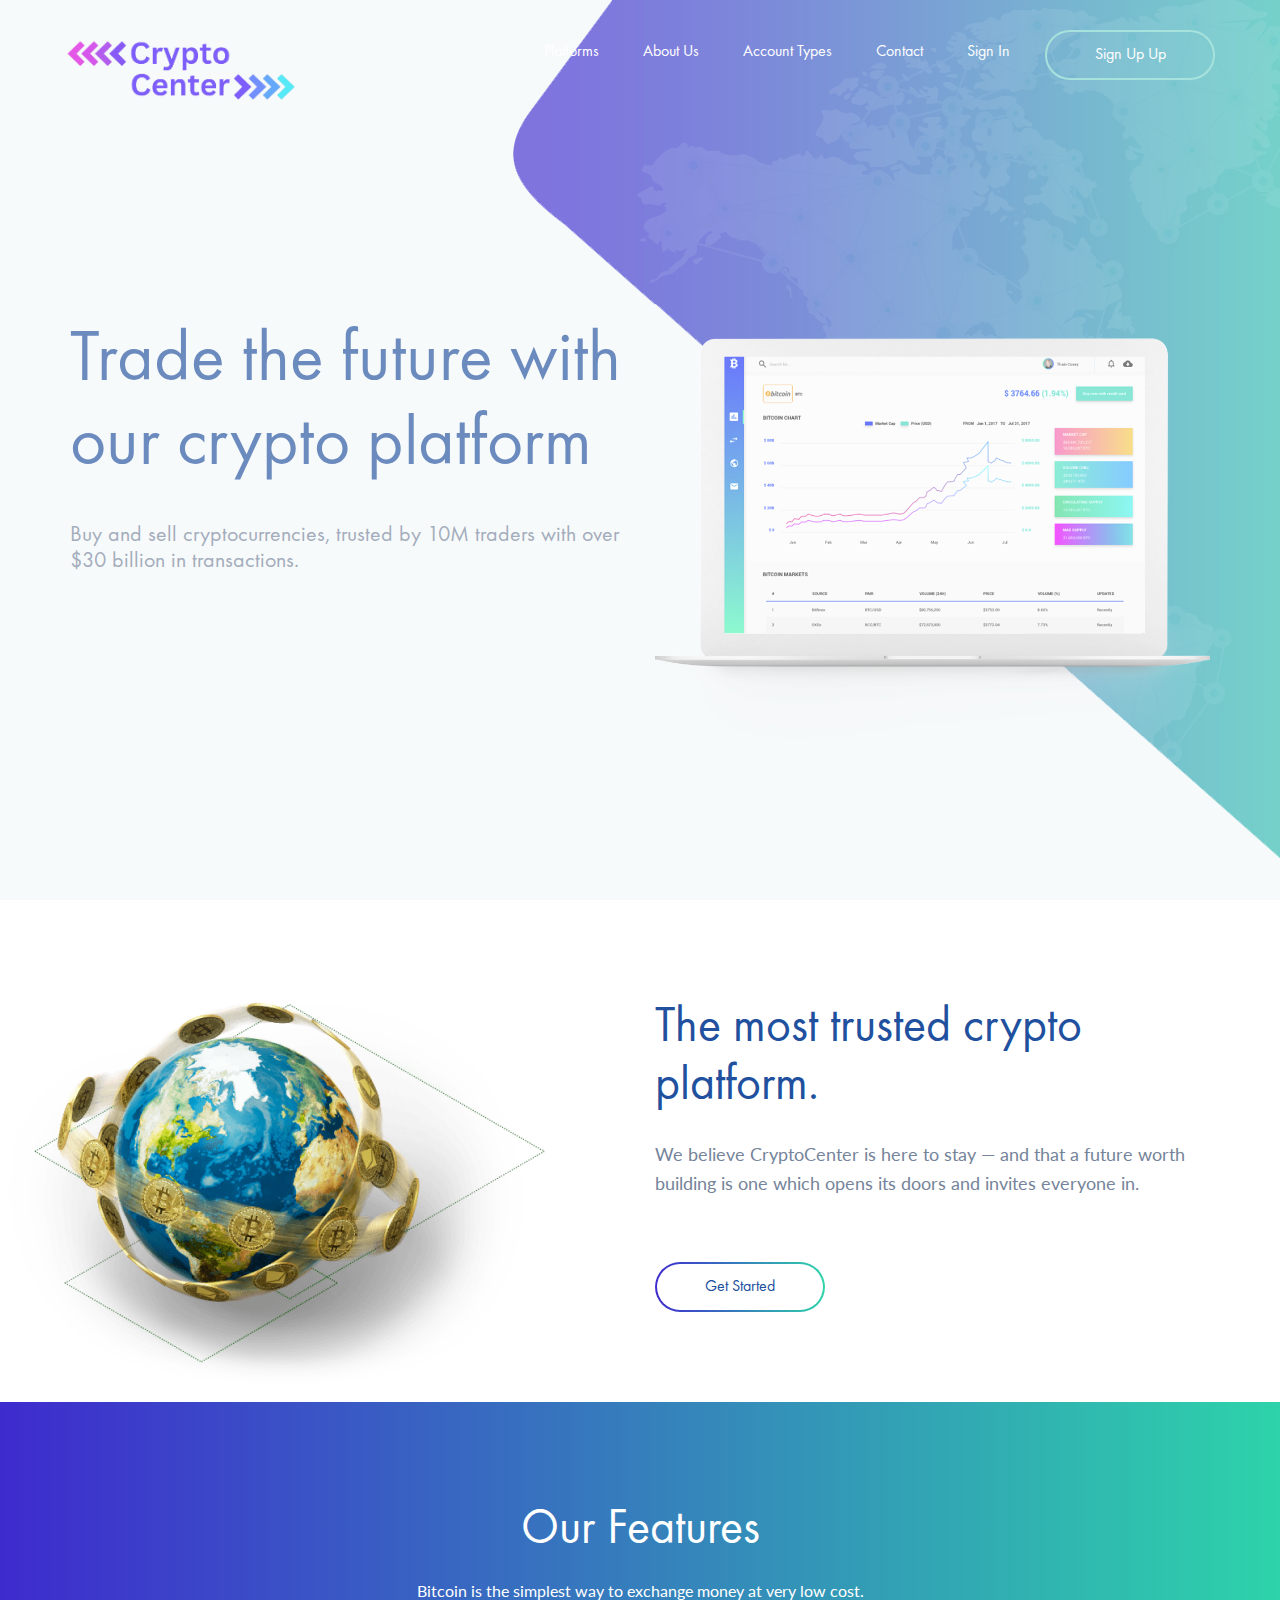
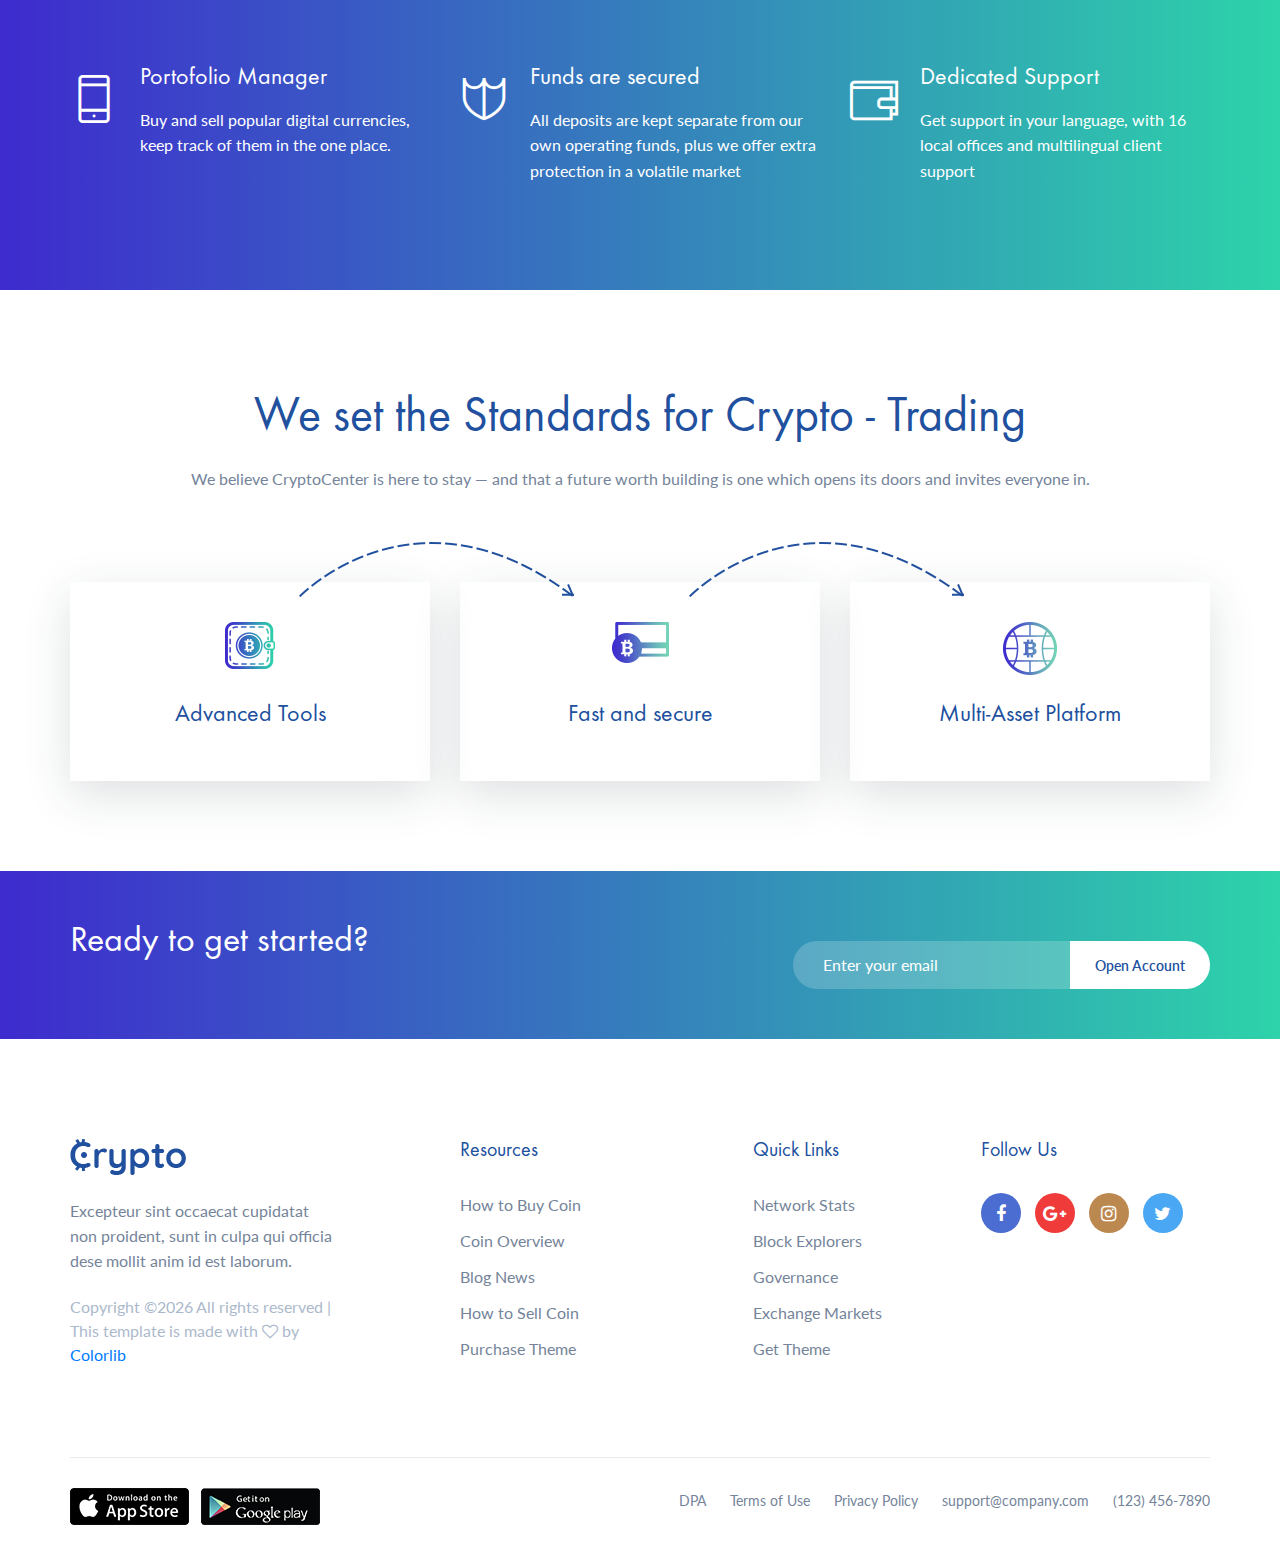
==== commit a6dc2d4d: "update" ====
--- a/index.html
+++ b/index.html
@@ -37,18 +37,18 @@
 	<header class="header-section clearfix">
 		<div class="container-fluid">
 			<a href="index.html" class="site-logo">
-				<img src="img/logo.png" alt="">
+				<img style="width: 230px;" src="img/CryptoCenter.png" alt="">
 			</a>
 			<div class="responsive-bar"><i class="fa fa-bars"></i></div>
 			<a href="" class="user"><i class="fa fa-user"></i></a>
-			<a href="" class="site-btn">Sign Up Free</a>
+			<a href="" class="site-btn">Sign Up Up</a>
 			<nav class="main-menu">
 				<ul class="menu-list">
-					<li><a href="">Solution</a></li>
-					<li><a href="">Features</a></li>
-					<li><a href="">News</a></li>
-					<li><a href="">About</a></li>
+					<li><a href="">Platforms</a></li>
+					<li><a href="">About Us</a></li>
+					<li><a href="">Account Types</a></li>
 					<li><a href="">Contact</a></li>
+					<li><a href="">Sign In</a></li>
 				</ul>
 			</nav>
 		</div>
@@ -61,11 +61,11 @@
 		<div class="container">
 			<div class="row">
 				<div class="col-md-6 hero-text">
-					<h2>Trade the future with our</span> <br>Bitcoin Trading</h2>
-					<h4>Use modern progressive technologies of Bitcoin to earn money</h4>
+					<h2>Trade the future with our crypto platform</h2>
+					<h4>Buy and sell cryptocurrencies, trusted by 10M traders with over $30 billion in transactions.</h4>
 					<form class="hero-subscribe-from">
-						<input type="text" placeholder="Enter your email">
-						<button class="site-btn sb-gradients">Get Started</button>
+						<!-- <input type="text" placeholder="Enter your email"> -->
+						<!-- <button class="site-btn sb-gradients">Get Started</button> -->
 					</form>
 				</div>
 				<div class="col-md-6">
@@ -82,14 +82,14 @@
 		<div class="container">
 			<div class="row">
 				<div class="col-lg-6 offset-lg-6 about-text">
-					<h2>What is Bitcoin</h2>
-					<h5>Bitcoin is an innovative payment network and a new kind of money.</h5>
-					<p>Bitcoin is one of the most important inventions in all of human history. For the first time ever, anyone can send or receive any amount of money with anyone else, anywhere on the planet, conveniently and without restriction. It’s the dawn of a better, more free world.</p>
+					<h2>The most trusted crypto platform.</h2>
+					<p>We believe CryptoCenter is here to stay — and that a future worth building is one which opens its doors and invites everyone in.</p>
+					<!-- <h5>Bitcoin is an innovative payment network and a new kind of money.</h5> -->
 					<a href="" class="site-btn sb-gradients sbg-line mt-5">Get Started</a>
 				</div>
 			</div>
 			<div class="about-img">
-				<img src="img/about-img.png" alt="">
+				<img src="img/OptionPro.png" alt="">
 			</div>
 		</div>
 	</section>
@@ -108,56 +108,31 @@
 				<div class="col-md-6 col-lg-4 feature">
 					<i class="ti-mobile"></i>
 					<div class="feature-content">
-						<h4>Mobile Apps</h4>
-						<p>Excepteur sint occaecat cupidatat non proident sunt in culpa qui officia deserunt mollit anim id est laborum. </p>
-						<a href="" class="readmore">Readmore</a>
+						<h4>Portofolio Manager</h4>
+						<p>Buy and sell popular digital currencies, keep track of them in the one place.</p>
+						<!-- <a href="" class="readmore">Readmore</a> -->
 					</div>
 				</div>
 				<!-- feature -->
 				<div class="col-md-6 col-lg-4 feature">
 					<i class="ti-shield"></i>
 					<div class="feature-content">
-						<h4>Safe & Secure</h4>
-						<p>Excepteur sint occaecat cupidatat non proident sunt in culpa qui officia deserunt mollit anim id est laborum. </p>
-						<a href="" class="readmore">Readmore</a>
+						<h4>Funds are secured</h4>
+						<p>All deposits are kept separate from our own operating funds, plus we offer extra protection in a volatile market</p>
+						<!-- <a href="" class="readmore">Readmore</a> -->
 					</div>
 				</div>
 				<!-- feature -->
 				<div class="col-md-6 col-lg-4 feature">
 					<i class="ti-wallet"></i>
 					<div class="feature-content">
-						<h4>Wallet</h4>
-						<p>Excepteur sint occaecat cupidatat non proident sunt in culpa qui officia deserunt mollit anim id est laborum. </p>
-						<a href="" class="readmore">Readmore</a>
+						<h4>Dedicated Support</h4>
+						<p>Get support in your language, with 16 local offices and multilingual client support</p>
+						<!-- <a href="" class="readmore">Readmore</a> -->
 					</div>
 				</div>
 				<!-- feature -->
-				<div class="col-md-6 col-lg-4 feature">
-					<i class="ti-headphone-alt"></i>
-					<div class="feature-content">
-						<h4>Experts Support</h4>
-						<p>Excepteur sint occaecat cupidatat non proident sunt in culpa qui officia deserunt mollit anim id est laborum. </p>
-						<a href="" class="readmore">Readmore</a>
-					</div>
-				</div>
-				<!-- feature -->
-				<div class="col-md-6 col-lg-4 feature">
-					<i class="ti-reload"></i>
-					<div class="feature-content">
-						<h4>Instant Exchange</h4>
-						<p>Excepteur sint occaecat cupidatat non proident sunt in culpa qui officia deserunt mollit anim id est laborum. </p>
-						<a href="" class="readmore">Readmore</a>
-					</div>
-				</div>
-				<!-- feature -->
-				<div class="col-md-6 col-lg-4 feature">
-					<i class="ti-panel"></i>
-					<div class="feature-content">
-						<h4>Recuring Buys</h4>
-						<p>Excepteur sint occaecat cupidatat non proident sunt in culpa qui officia deserunt mollit anim id est laborum. </p>
-						<a href="" class="readmore">Readmore</a>
-					</div>
-				</div>
+				
 			</div>
 		</div>
 	</section>
@@ -168,8 +143,8 @@
 	<section class="process-section spad">
 		<div class="container">
 			<div class="section-title text-center">
-				<h2>Get Started With Bitcoin</h2>
-				<p>Start learning about Bitcoin with interactive tutorials. It’s fun, easy, and takes only a few minutes! </p>
+				<h2>We set the Standards for  Crypto - Trading</h2>
+				<p>We believe CryptoCenter is here to stay — and that a future worth building is one which opens its doors and invites everyone in.</p>
 			</div>
 			<div class="row">
 				<div class="col-md-4 process">
@@ -177,8 +152,7 @@
 						<figure class="process-icon">
 							<img src="img/process-icons/1.png" alt="#">
 						</figure>
-						<h4>Create Your Wallet</h4>
-						<p>Excepteur sint occaecat cupidatat non proident sunt in culpa qui officia deserunt mollit anim id est laborum. </p>
+						<h4>Advanced Tools</h4>
 					</div>
 				</div>
 				<div class="col-md-4 process">
@@ -186,8 +160,7 @@
 						<figure class="process-icon">
 							<img src="img/process-icons/2.png" alt="#">
 						</figure>
-						<h4>Create Your Wallet</h4>
-						<p>Excepteur sint occaecat cupidatat non proident sunt in culpa qui officia deserunt mollit anim id est laborum. </p>
+						<h4>Fast and secure</h4>
 					</div>
 				</div>
 				<div class="col-md-4 process">
@@ -195,8 +168,7 @@
 						<figure class="process-icon">
 							<img src="img/process-icons/3.png" alt="#">
 						</figure>
-						<h4>Create Your Wallet</h4>
-						<p>Excepteur sint occaecat cupidatat non proident sunt in culpa qui officia deserunt mollit anim id est laborum. </p>
+						<h4>Multi-Asset Platform</h4>
 					</div>
 				</div>
 			</div>
@@ -206,7 +178,7 @@
 
 
 	<!-- Fact section -->
-	<section class="fact-section gradient-bg">
+	<!-- <section class="fact-section gradient-bg">
 		<div class="container">
 			<div class="row">
 				<div class="col-sm-6 col-md-6 col-lg-3">
@@ -239,7 +211,7 @@
 				</div>
 			</div>
 		</div>
-	</section>
+	</section> -->
 	<!-- Fact section end -->
 
 
@@ -252,13 +224,13 @@
 		<div class="container text-white">
 			<div class="row">
 				<div class="col-lg-7 newsletter-text">
-					<h2>Subscribe to our Newsletter</h2>
-					<p>Sign up for our weekly industry updates, insider perspectives and in-depth market analysis.</p>
+					<h2>Ready to get started?</h2>
+					<!-- <p>Open Account</p> -->
 				</div>
 				<div class="col-lg-5 col-md-8 offset-lg-0 offset-md-2">
 					<form class="newsletter-form">
 						<input type="text" placeholder="Enter your email">
-						<button>Get Started</button>
+						<button>Open Account</button>
 					</form>
 				</div>
 			</div>
@@ -268,70 +240,7 @@
 
 
 
-	<!-- Blog section -->
-	<section class="blog-section spad">
-		<div class="container">
-			<div class="section-title text-center">
-				<h2>Latest News</h2>
-				<p>Bitcoin is the simplest way to exchange money at very low cost.</p>
-			</div>
-			<div class="row">
-				<!-- blog item -->
-				<div class="col-md-4">
-					<div class="blog-item">
-						<figure class="blog-thumb">
-							<img src="img/blog/1.jpg" alt="">
-						</figure>
-						<div class="blog-text">
-							<div class="post-date">03 jan 2018</div>
-							<h4 class="blog-title"><a href="">Coinbase to Reopen the GDAX Bitcoin Cash-Euro Order Book</a></h4>
-							<div class="post-meta">
-								<a href=""><span>by</span> Admin</a>
-								<a href=""><i class="fa fa-heart-o"></i> 234 Likes</a>
-								<a href=""><i class="fa fa-comments-o"></i> 08 comments</a>
-							</div>
-						</div>
-					</div>
-				</div>
-				<!-- blog item -->
-				<div class="col-md-4">
-					<div class="blog-item">
-						<figure class="blog-thumb">
-							<img src="img/blog/2.jpg" alt="">
-						</figure>
-						<div class="blog-text">
-							<div class="post-date">28 dec 2018</div>
-							<h4 class="blog-title"><a href="">Blockchain Rolls Out Trading Feature for 22 States in the U.S</a></h4>
-							<div class="post-meta">
-								<a href=""><span>by</span> Admin</a>
-								<a href=""><i class="fa fa-heart-o"></i> 234 Likes</a>
-								<a href=""><i class="fa fa-comments-o"></i> 08 comments</a>
-							</div>
-						</div>
-					</div>
-				</div>
-				<!-- blog item -->
-				<div class="col-md-4">
-					<div class="blog-item">
-						<figure class="blog-thumb">
-							<img src="img/blog/3.jpg" alt="">
-						</figure>
-						<div class="blog-text">
-							<div class="post-date">28 aug 2018</div>
-							<h4 class="blog-title"><a href="">This Week in Bitcoin: Up, Down and Sideways</a></h4>
-							<div class="post-meta">
-								<a href=""><span>by</span> Admin</a>
-								<a href=""><i class="fa fa-heart-o"></i> 234 Likes</a>
-								<a href=""><i class="fa fa-comments-o"></i> 08 comments</a>
-							</div>
-						</div>
-					</div>
-				</div>
-			</div>
-		</div>
-	</section>
-	<!-- Blog section end -->
-
+	
 
 	<!-- Footer section -->
 	<footer class="footer-section">
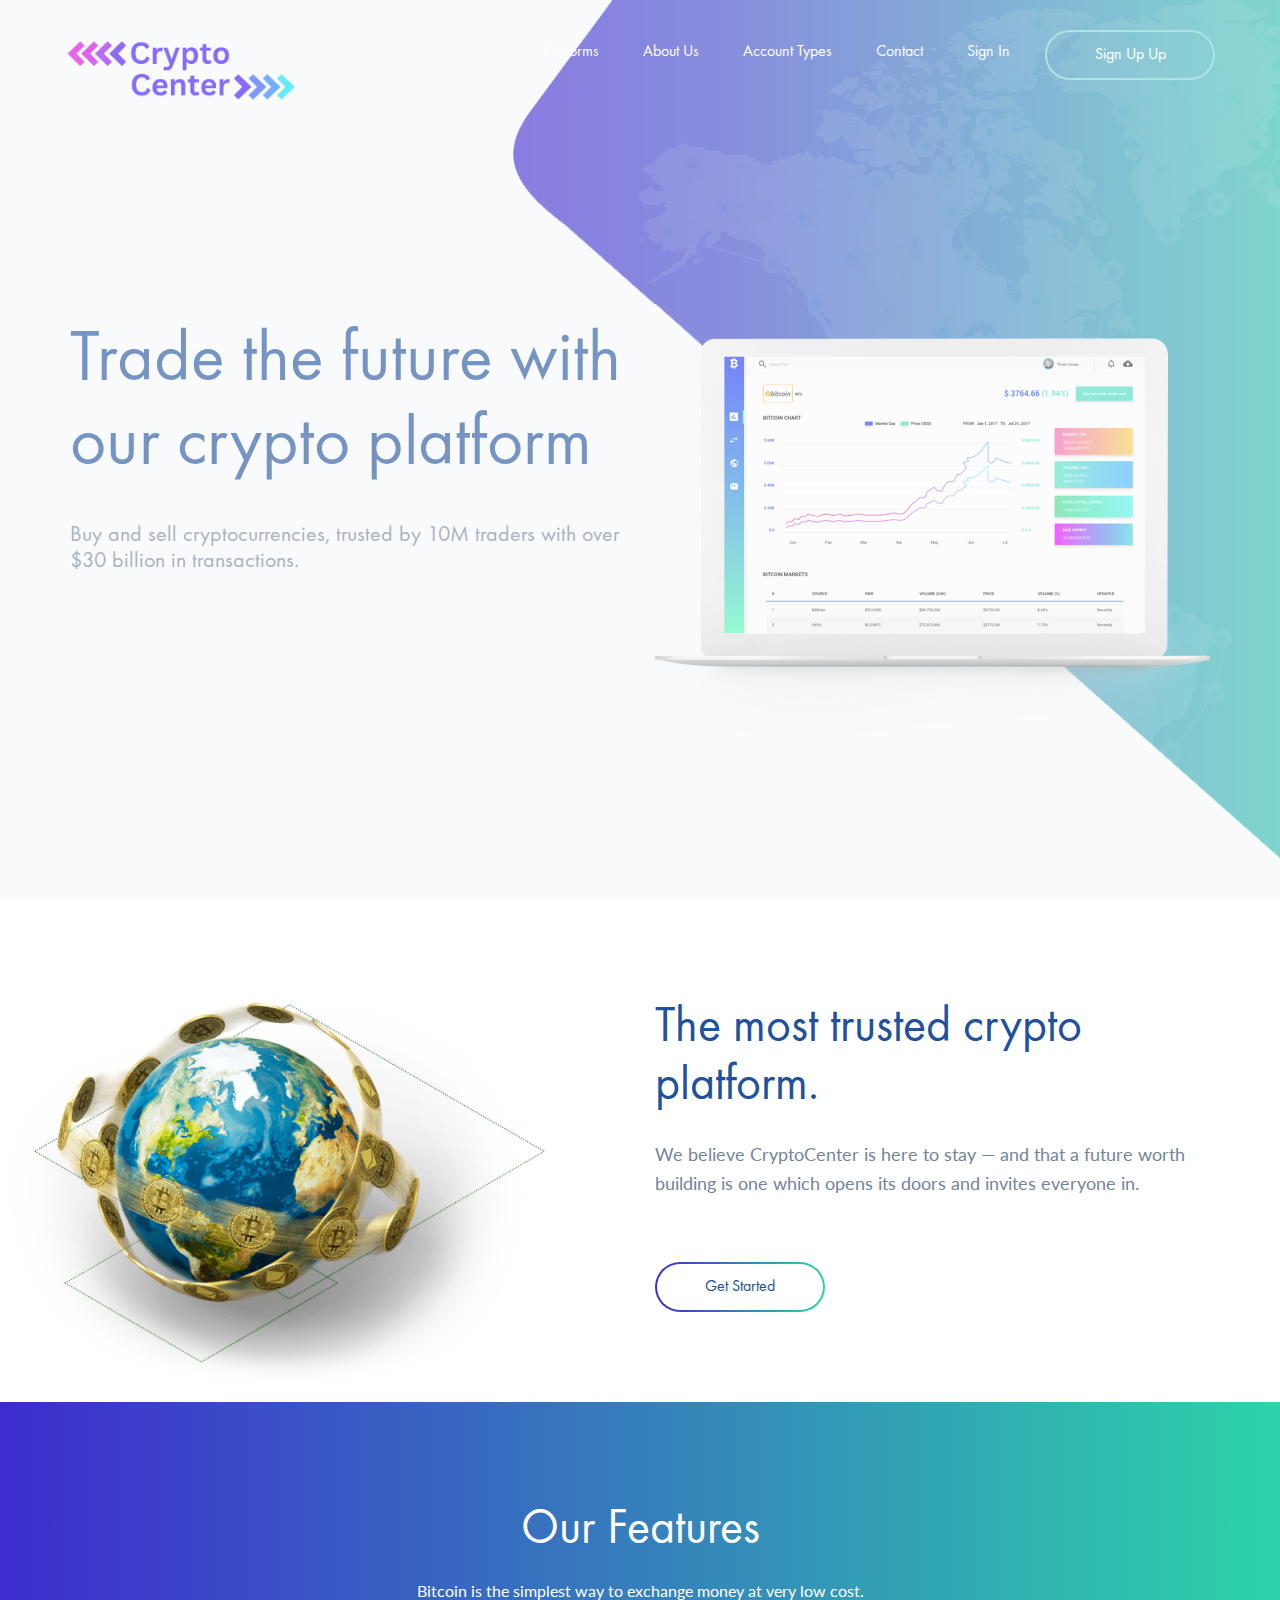
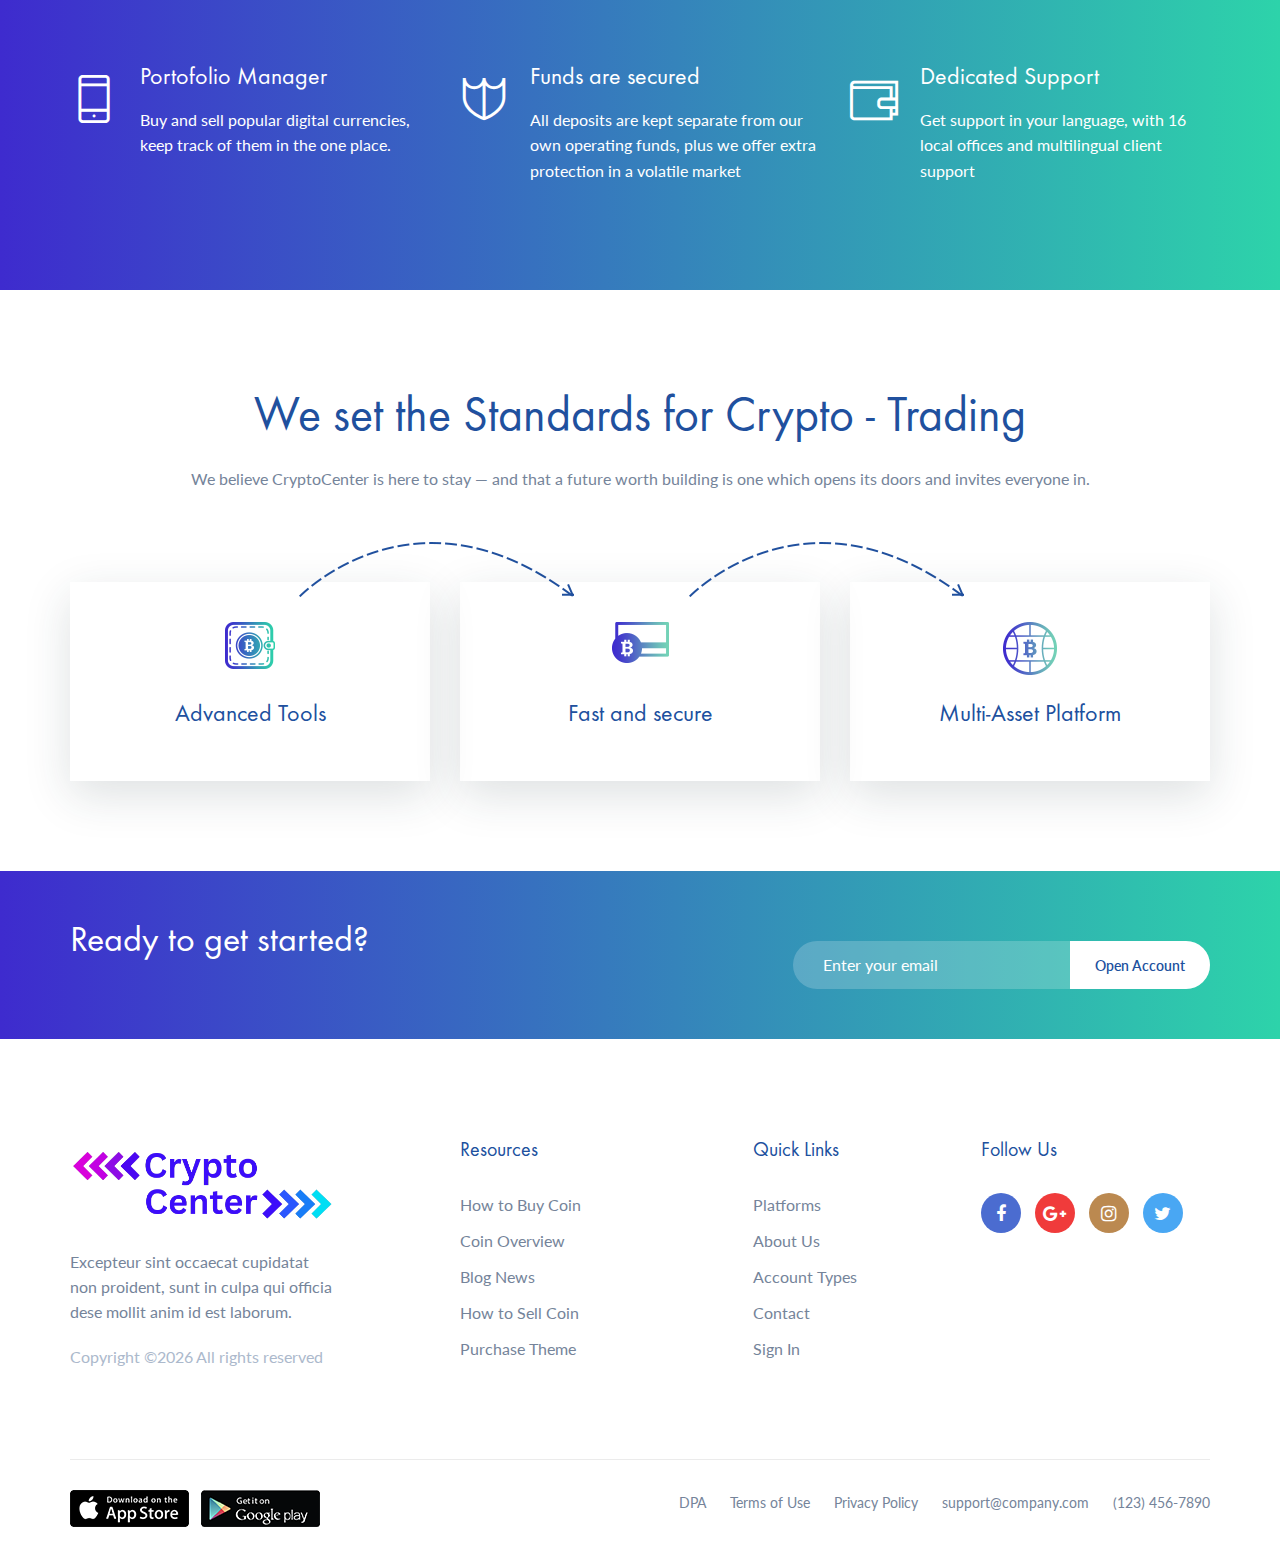
==== commit 7deb497b: "navbar update" ====
--- a/index.html
+++ b/index.html
@@ -1,13 +1,13 @@
 <!DOCTYPE html>
 <html lang="en">
 <head>
-	<title>Cryptocurrency - Landing Page Template</title>
+	<title>Crypto Center</title>
 	<meta charset="UTF-8">
 	<meta name="description" content="Cryptocurrency Landing Page Template">
 	<meta name="keywords" content="cryptocurrency, unica, creative, html">
 	<meta name="viewport" content="width=device-width, initial-scale=1.0">
 	<!-- Favicon -->
-	<link href="img/favicon.ico" rel="shortcut icon"/>
+	<link href="img/CryptoCenter.png" rel="shortcut icon"/>
 
 	<!-- Google Fonts -->
 	<link href="https://fonts.googleapis.com/css?family=Lato" rel="stylesheet">
@@ -41,14 +41,14 @@
 			</a>
 			<div class="responsive-bar"><i class="fa fa-bars"></i></div>
 			<a href="" class="user"><i class="fa fa-user"></i></a>
-			<a href="" class="site-btn">Sign Up Up</a>
+			<a href="signUp.html" class="site-btn">Sign Up Up</a>
 			<nav class="main-menu">
 				<ul class="menu-list">
-					<li><a href="">Platforms</a></li>
-					<li><a href="">About Us</a></li>
-					<li><a href="">Account Types</a></li>
-					<li><a href="">Contact</a></li>
-					<li><a href="">Sign In</a></li>
+					<li><a href="index.html">Platforms</a></li>
+					<li><a href="about.html">About Us</a></li>
+					<li><a href="account.html">Account Types</a></li>
+					<li><a href="contact.html">Contact</a></li>
+					<li><a href="singnIn.html">Sign In</a></li>
 				</ul>
 			</nav>
 		</div>
@@ -247,11 +247,11 @@
 		<div class="container">
 			<div class="row spad">
 				<div class="col-md-6 col-lg-3 footer-widget">
-					<img src="img/logo.png" class="mb-4" alt="">
+					<img src="img/CryptoCenter.png" class="mb-4" alt="">
 					<p>Excepteur sint occaecat cupidatat non proident, sunt in culpa qui officia dese mollit anim id est laborum.</p>
 					<span><!-- Link back to Colorlib can't be removed. Template is licensed under CC BY 3.0. -->
-Copyright &copy;<script>document.write(new Date().getFullYear());</script> All rights reserved | This template is made with <i class="fa fa-heart-o" aria-hidden="true"></i> by <a href="https://colorlib.com" target="_blank">Colorlib</a>
-<!-- Link back to Colorlib can't be removed. Template is licensed under CC BY 3.0. --></span>
+					Copyright &copy;<script>document.write(new Date().getFullYear());</script> All rights reserved 
+					<!-- Link back to Colorlib can't be removed. Template is licensed under CC BY 3.0. --></span>
 				</div>
 				<div class="col-md-6 col-lg-2 offset-lg-1 footer-widget">
 					<h5 class="widget-title">Resources</h5>
@@ -266,11 +266,11 @@
 				<div class="col-md-6 col-lg-2 offset-lg-1 footer-widget">
 					<h5 class="widget-title">Quick Links</h5>
 					<ul>
-						<li><a href="#">Network Stats</a></li>
-						<li><a href="#">Block Explorers</a></li>
-						<li><a href="#">Governance</a></li>
-						<li><a href="#">Exchange Markets</a></li>
-						<li><a href="#">Get Theme</a></li>
+						<li><a href="index.html">Platforms</a></li>
+						<li><a href="about.html">About Us</a></li>
+						<li><a href="account.html">Account Types</a></li>
+						<li><a href="contact.html">Contact</a></li>
+						<li><a href="singnIn.html">Sign In</a></li>
 					</ul>
 				</div>
 				<div class="col-md-6 col-lg-3 footer-widget pl-lg-5 pl-3">
